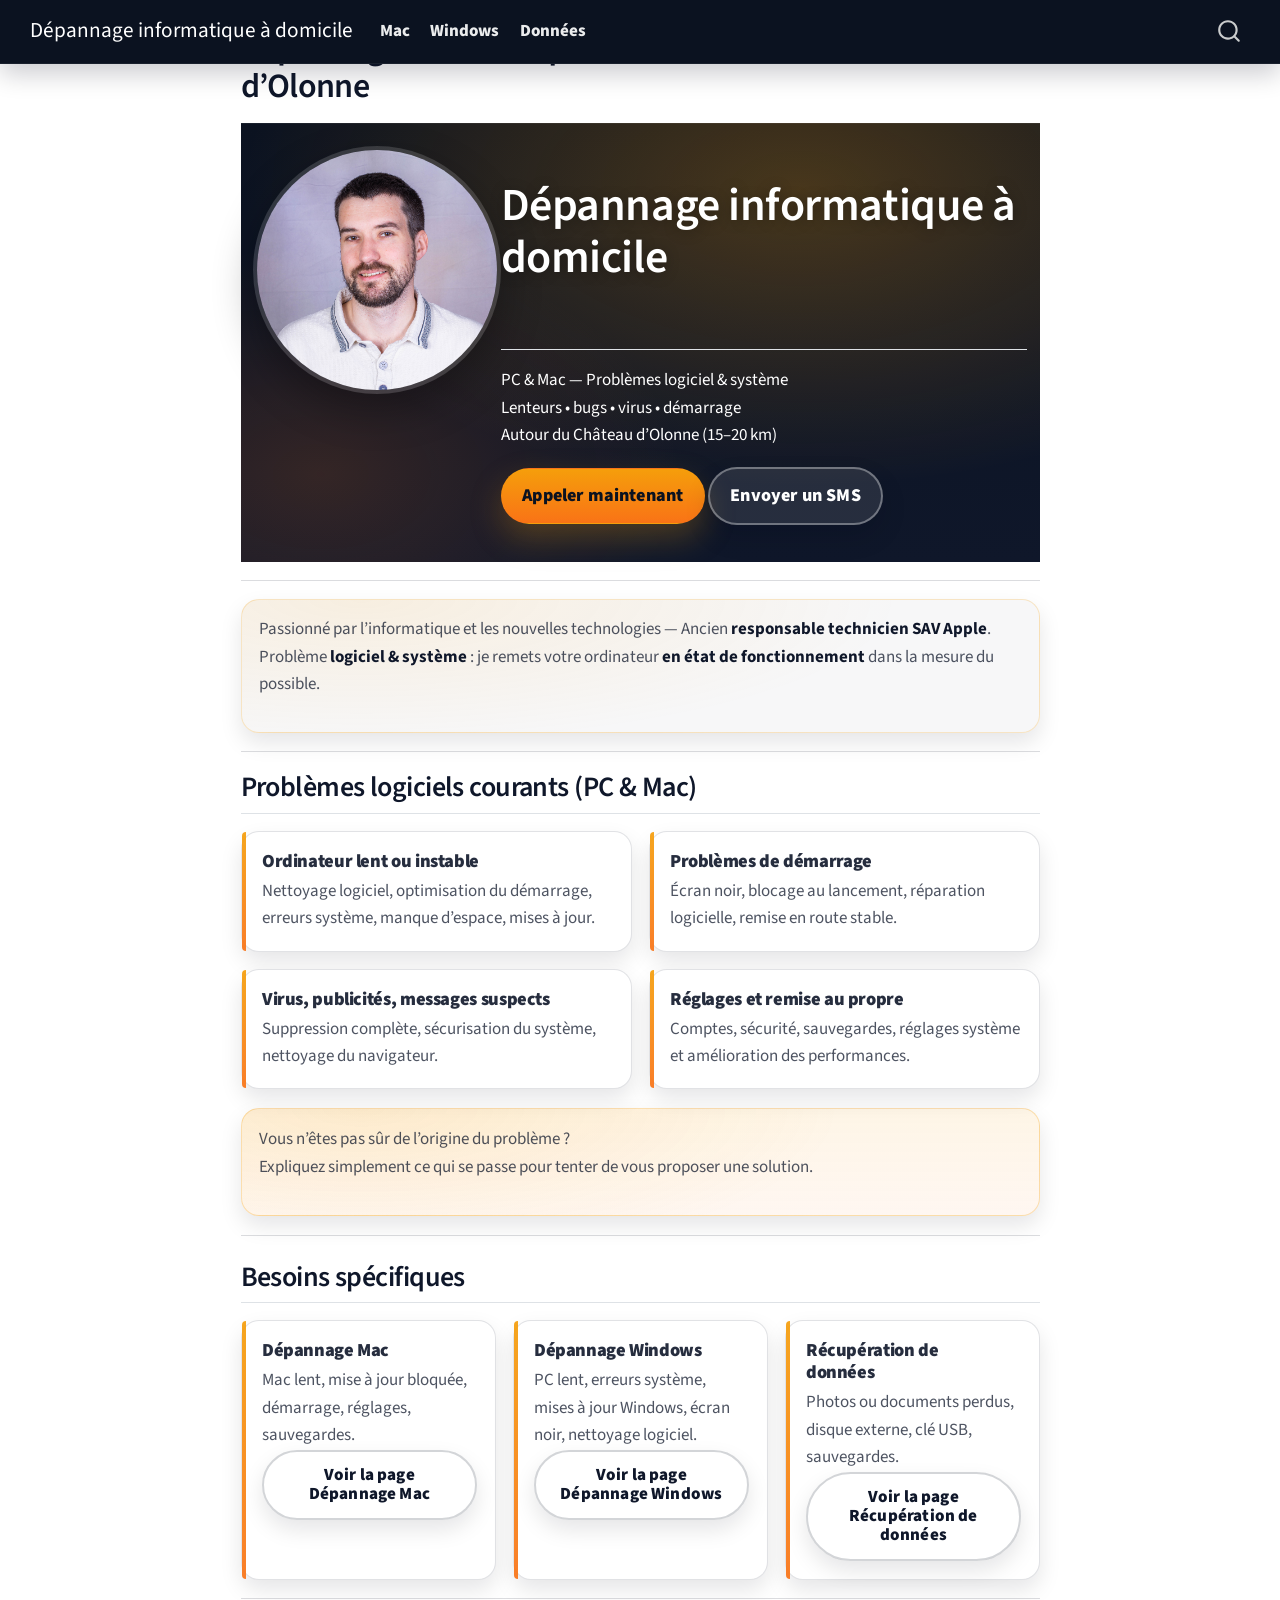
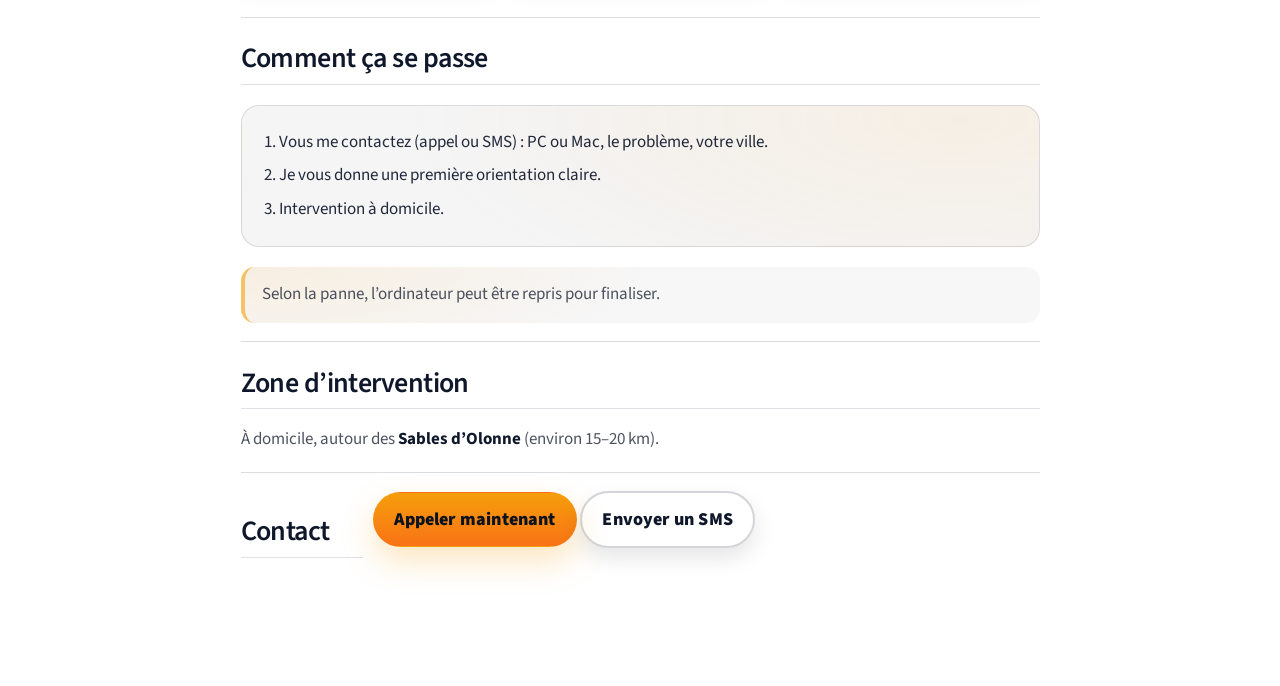
==== index.html @ c116d0da "Built site for gh-pages" ====
<!DOCTYPE html>
<html xmlns="http://www.w3.org/1999/xhtml" lang="fr" xml:lang="fr"><head>

<meta charset="utf-8">
<meta name="generator" content="quarto-1.5.57">

<meta name="viewport" content="width=device-width, initial-scale=1.0, user-scalable=yes">


<title>Dépannage informatique à domicile – Les Sables d’Olonne – Dépannage informatique à domicile</title>
<style>
code{white-space: pre-wrap;}
span.smallcaps{font-variant: small-caps;}
div.columns{display: flex; gap: min(4vw, 1.5em);}
div.column{flex: auto; overflow-x: auto;}
div.hanging-indent{margin-left: 1.5em; text-indent: -1.5em;}
ul.task-list{list-style: none;}
ul.task-list li input[type="checkbox"] {
  width: 0.8em;
  margin: 0 0.8em 0.2em -1em; /* quarto-specific, see https://github.com/quarto-dev/quarto-cli/issues/4556 */ 
  vertical-align: middle;
}
</style>


<script src="site_libs/quarto-nav/quarto-nav.js"></script>
<script src="site_libs/clipboard/clipboard.min.js"></script>
<script src="site_libs/quarto-search/autocomplete.umd.js"></script>
<script src="site_libs/quarto-search/fuse.min.js"></script>
<script src="site_libs/quarto-search/quarto-search.js"></script>
<meta name="quarto:offset" content="./">
<script src="site_libs/quarto-html/quarto.js"></script>
<script src="site_libs/quarto-html/popper.min.js"></script>
<script src="site_libs/quarto-html/tippy.umd.min.js"></script>
<script src="site_libs/quarto-html/anchor.min.js"></script>
<link href="site_libs/quarto-html/tippy.css" rel="stylesheet">
<link href="site_libs/quarto-html/quarto-syntax-highlighting.css" rel="stylesheet" id="quarto-text-highlighting-styles">
<script src="site_libs/bootstrap/bootstrap.min.js"></script>
<link href="site_libs/bootstrap/bootstrap-icons.css" rel="stylesheet">
<link href="site_libs/bootstrap/bootstrap.min.css" rel="stylesheet" id="quarto-bootstrap" data-mode="light">
<script id="quarto-search-options" type="application/json">{
  "location": "navbar",
  "copy-button": false,
  "collapse-after": 3,
  "panel-placement": "end",
  "type": "overlay",
  "limit": 50,
  "keyboard-shortcut": [
    "f",
    "/",
    "s"
  ],
  "show-item-context": false,
  "language": {
    "search-no-results-text": "Pas de résultats",
    "search-matching-documents-text": "documents trouvés",
    "search-copy-link-title": "Copier le lien vers la recherche",
    "search-hide-matches-text": "Cacher les correspondances additionnelles",
    "search-more-match-text": "correspondance de plus dans ce document",
    "search-more-matches-text": "correspondances de plus dans ce document",
    "search-clear-button-title": "Effacer",
    "search-text-placeholder": "",
    "search-detached-cancel-button-title": "Annuler",
    "search-submit-button-title": "Envoyer",
    "search-label": "Recherche"
  }
}</script>
<style>html{ scroll-behavior: smooth; }</style>


<link rel="stylesheet" href="styles.css">
</head>

<body class="nav-fixed fullcontent">

<div id="quarto-search-results"></div>
  <header id="quarto-header" class="headroom fixed-top">
    <nav class="navbar navbar-expand-lg " data-bs-theme="dark">
      <div class="navbar-container container-fluid">
      <div class="navbar-brand-container mx-auto">
    <a class="navbar-brand" href="./index.html">
    <span class="navbar-title">Dépannage informatique à domicile</span>
    </a>
  </div>
            <div id="quarto-search" class="" title="Recherche"></div>
          <button class="navbar-toggler" type="button" data-bs-toggle="collapse" data-bs-target="#navbarCollapse" aria-controls="navbarCollapse" role="menu" aria-expanded="false" aria-label="Basculer la navigation" onclick="if (window.quartoToggleHeadroom) { window.quartoToggleHeadroom(); }">
  <span class="navbar-toggler-icon"></span>
</button>
          <div class="collapse navbar-collapse" id="navbarCollapse">
            <ul class="navbar-nav navbar-nav-scroll me-auto">
  <li class="nav-item">
    <a class="nav-link" href="./mac.html"> 
<span class="menu-text">Mac</span></a>
  </li>  
  <li class="nav-item">
    <a class="nav-link" href="./windows.html"> 
<span class="menu-text">Windows</span></a>
  </li>  
  <li class="nav-item">
    <a class="nav-link" href="./donnees.html"> 
<span class="menu-text">Données</span></a>
  </li>  
</ul>
          </div> <!-- /navcollapse -->
            <div class="quarto-navbar-tools">
</div>
      </div> <!-- /container-fluid -->
    </nav>
</header>
<!-- content -->
<div id="quarto-content" class="quarto-container page-columns page-rows-contents page-layout-article page-navbar">
<!-- sidebar -->
<!-- margin-sidebar -->
    
<!-- main -->
<main class="content" id="quarto-document-content">

<header id="title-block-header" class="quarto-title-block default">
<div class="quarto-title">
<h1 class="title">Dépannage informatique à domicile – Les Sables d’Olonne</h1>
</div>



<div class="quarto-title-meta">

    
  
    
  </div>
  


</header>


<!-- Boutons flottants mobile (visible uniquement sur mobile via CSS) -->
<div class="fab-contact" aria-label="Contact rapide">
<p><a class="fab-btn" href="tel:+33627101468" aria-label="Appeler (dépannage logiciel PC/Mac)">Appel</a> <a class="fab-btn fab-btn-alt" href="sms:+33627101468" aria-label="Envoyer un SMS (bug/virus/lenteur)">SMS</a></p>
</div>
<div class="hero-band">
<div class="container">
<div class="columns v-center">
<div class="column" style="width:32%;">
<p><img src="profile.jpg" class="avatar-img img-fluid" alt="Technicien dépannage informatique à domicile autour de Sables d’Olonne" loading="eager"></p>
</div><div class="column" style="width:68%;">
<section id="dépannage-informatique-à-domicile" class="level1">
<h1><span class="hero-title">Dépannage informatique à domicile</span></h1>
<section id="section" class="level2">
<h2 class="anchored" data-anchor-id="section"><span class="hero-subtitle"></span></h2>
<p>PC &amp; Mac — Problèmes logiciel &amp; système<br> Lenteurs • bugs • virus • démarrage<br> Autour du Château d’Olonne (15–20 km) </p>
<!-- CTA desktop : masqués sur mobile via .desktop-cta -->
<div class="hero-cta desktop-cta">
<p><a href="tel:+33627101468" class="btn btn-primary btn-lg">Appeler maintenant</a> <a href="sms:+33627101468" class="btn btn-outline btn-lg">Envoyer un SMS</a></p>
</div>
</section>
</section>
</div>
</div>
</div>
</div>
<hr>
<div class="trust-row">
<p>Passionné par l’informatique et les nouvelles technologies — Ancien <strong>responsable technicien SAV Apple</strong>.<br>
Problème <strong>logiciel &amp; système</strong> : je remets votre ordinateur <strong>en état de fonctionnement</strong> dans la mesure du possible.</p>
</div>
<hr>
<section id="problèmes-logiciels-courants-pc-mac" class="level2">
<h2 class="anchored" data-anchor-id="problèmes-logiciels-courants-pc-mac">Problèmes logiciels courants (PC &amp; Mac)</h2>
<div class="grid">
<section id="ordinateur-lent-ou-instable" class="level3 g-col-12 g-col-md-6 card">
<h3 class="anchored" data-anchor-id="ordinateur-lent-ou-instable">Ordinateur lent ou instable</h3>
<p>Nettoyage logiciel, optimisation du démarrage, erreurs système, manque d’espace, mises à jour.</p>
</section>
<section id="problèmes-de-démarrage" class="level3 g-col-12 g-col-md-6 card">
<h3 class="anchored" data-anchor-id="problèmes-de-démarrage">Problèmes de démarrage</h3>
<p>Écran noir, blocage au lancement, réparation logicielle, remise en route stable.</p>
</section>
<section id="virus-publicités-messages-suspects" class="level3 g-col-12 g-col-md-6 card">
<h3 class="anchored" data-anchor-id="virus-publicités-messages-suspects">Virus, publicités, messages suspects</h3>
<p>Suppression complète, sécurisation du système, nettoyage du navigateur.</p>
</section>
<section id="réglages-et-remise-au-propre" class="level3 g-col-12 g-col-md-6 card">
<h3 class="anchored" data-anchor-id="réglages-et-remise-au-propre">Réglages et remise au propre</h3>
<p>Comptes, sécurité, sauvegardes, réglages système et amélioration des performances.</p>
</section>
</div>
<div class="cta-box">
<p>Vous n’êtes pas sûr de l’origine du problème ?<br>
Expliquez simplement ce qui se passe pour tenter de vous proposer une solution.</p>
</div>
<hr>
</section>
<section id="besoins-spécifiques" class="level2">
<h2 class="anchored" data-anchor-id="besoins-spécifiques">Besoins spécifiques</h2>
<div class="grid">
<section id="dépannage-mac" class="level3 g-col-12 g-col-md-4 card">
<h3 class="anchored" data-anchor-id="dépannage-mac">Dépannage Mac</h3>
<p>Mac lent, mise à jour bloquée, démarrage, réglages, sauvegardes.</p>
<p><a href="./mac.html" class="btn btn-outline desktop-cta">Voir la page Dépannage Mac</a></p>
</section>
<section id="dépannage-windows" class="level3 g-col-12 g-col-md-4 card">
<h3 class="anchored" data-anchor-id="dépannage-windows">Dépannage Windows</h3>
<p>PC lent, erreurs système, mises à jour Windows, écran noir, nettoyage logiciel.</p>
<p><a href="./windows.html" class="btn btn-outline desktop-cta">Voir la page Dépannage Windows</a></p>
</section>
<section id="récupération-de-données" class="level3 g-col-12 g-col-md-4 card">
<h3 class="anchored" data-anchor-id="récupération-de-données">Récupération de données</h3>
<p>Photos ou documents perdus, disque externe, clé USB, sauvegardes.</p>
<p><a href="./donnees.html" class="btn btn-outline desktop-cta">Voir la page Récupération de données</a></p>
</section>
</div>
<hr>
<hr>
</section>
<section id="comment-ça-se-passe" class="level2">
<h2 class="anchored" data-anchor-id="comment-ça-se-passe">Comment ça se passe</h2>
<div class="steps">
<ol type="1">
<li>Vous me contactez (appel ou SMS) : PC ou Mac, le problème, votre ville.</li>
<li>Je vous donne une première orientation claire.</li>
<li>Intervention à domicile.</li>
</ol>
</div>
<blockquote class="blockquote">
<p>Selon la panne, l’ordinateur peut être repris pour finaliser.</p>
</blockquote>
<hr>
</section>
<section id="zone-dintervention" class="level2">
<h2 class="anchored" data-anchor-id="zone-dintervention">Zone d’intervention</h2>
<p>À domicile, autour des <strong>Sables d’Olonne</strong> (environ 15–20 km).</p>
<hr>
<!-- CTA desktop : masqués sur mobile via .desktop-cta -->
</section>
<section id="contact" class="level2 hero-cta desktop-cta">
<h2 class="anchored" data-anchor-id="contact">Contact</h2>
<p><a href="tel:+33627101468" class="btn btn-primary btn-lg">Appeler maintenant</a> <a href="sms:+33627101468" class="btn btn-outline btn-lg">Envoyer un SMS</a></p>
</section>
<!-- Données structurées (SEO local) -->
<script type="application/ld+json">
{
  "@context": "https://schema.org",
  "@type": "LocalBusiness",
  "name": "Dépannage informatique à domicile",
  "areaServed": "Château d’Olonne et alentours (15–20 km)",
  "telephone": "+33627101468",
  "serviceType": [
    "Dépannage informatique",
    "Assistance Mac",
    "Assistance PC",
    "Dépannage Windows",
    "Récupération de données"
  ]
}
</script>



</main> <!-- /main -->
<script id="quarto-html-after-body" type="application/javascript">
window.document.addEventListener("DOMContentLoaded", function (event) {
  const toggleBodyColorMode = (bsSheetEl) => {
    const mode = bsSheetEl.getAttribute("data-mode");
    const bodyEl = window.document.querySelector("body");
    if (mode === "dark") {
      bodyEl.classList.add("quarto-dark");
      bodyEl.classList.remove("quarto-light");
    } else {
      bodyEl.classList.add("quarto-light");
      bodyEl.classList.remove("quarto-dark");
    }
  }
  const toggleBodyColorPrimary = () => {
    const bsSheetEl = window.document.querySelector("link#quarto-bootstrap");
    if (bsSheetEl) {
      toggleBodyColorMode(bsSheetEl);
    }
  }
  toggleBodyColorPrimary();  
  const icon = "";
  const anchorJS = new window.AnchorJS();
  anchorJS.options = {
    placement: 'right',
    icon: icon
  };
  anchorJS.add('.anchored');
  const isCodeAnnotation = (el) => {
    for (const clz of el.classList) {
      if (clz.startsWith('code-annotation-')) {                     
        return true;
      }
    }
    return false;
  }
  const onCopySuccess = function(e) {
    // button target
    const button = e.trigger;
    // don't keep focus
    button.blur();
    // flash "checked"
    button.classList.add('code-copy-button-checked');
    var currentTitle = button.getAttribute("title");
    button.setAttribute("title", "Copié");
    let tooltip;
    if (window.bootstrap) {
      button.setAttribute("data-bs-toggle", "tooltip");
      button.setAttribute("data-bs-placement", "left");
      button.setAttribute("data-bs-title", "Copié");
      tooltip = new bootstrap.Tooltip(button, 
        { trigger: "manual", 
          customClass: "code-copy-button-tooltip",
          offset: [0, -8]});
      tooltip.show();    
    }
    setTimeout(function() {
      if (tooltip) {
        tooltip.hide();
        button.removeAttribute("data-bs-title");
        button.removeAttribute("data-bs-toggle");
        button.removeAttribute("data-bs-placement");
      }
      button.setAttribute("title", currentTitle);
      button.classList.remove('code-copy-button-checked');
    }, 1000);
    // clear code selection
    e.clearSelection();
  }
  const getTextToCopy = function(trigger) {
      const codeEl = trigger.previousElementSibling.cloneNode(true);
      for (const childEl of codeEl.children) {
        if (isCodeAnnotation(childEl)) {
          childEl.remove();
        }
      }
      return codeEl.innerText;
  }
  const clipboard = new window.ClipboardJS('.code-copy-button:not([data-in-quarto-modal])', {
    text: getTextToCopy
  });
  clipboard.on('success', onCopySuccess);
  if (window.document.getElementById('quarto-embedded-source-code-modal')) {
    // For code content inside modals, clipBoardJS needs to be initialized with a container option
    // TODO: Check when it could be a function (https://github.com/zenorocha/clipboard.js/issues/860)
    const clipboardModal = new window.ClipboardJS('.code-copy-button[data-in-quarto-modal]', {
      text: getTextToCopy,
      container: window.document.getElementById('quarto-embedded-source-code-modal')
    });
    clipboardModal.on('success', onCopySuccess);
  }
    var localhostRegex = new RegExp(/^(?:http|https):\/\/localhost\:?[0-9]*\//);
    var mailtoRegex = new RegExp(/^mailto:/);
      var filterRegex = new RegExp("https:\/\/MathieuG85\.github\.io\/depannage-informatique-domicile-85\/");
    var isInternal = (href) => {
        return filterRegex.test(href) || localhostRegex.test(href) || mailtoRegex.test(href);
    }
    // Inspect non-navigation links and adorn them if external
 	var links = window.document.querySelectorAll('a[href]:not(.nav-link):not(.navbar-brand):not(.toc-action):not(.sidebar-link):not(.sidebar-item-toggle):not(.pagination-link):not(.no-external):not([aria-hidden]):not(.dropdown-item):not(.quarto-navigation-tool):not(.about-link)');
    for (var i=0; i<links.length; i++) {
      const link = links[i];
      if (!isInternal(link.href)) {
        // undo the damage that might have been done by quarto-nav.js in the case of
        // links that we want to consider external
        if (link.dataset.originalHref !== undefined) {
          link.href = link.dataset.originalHref;
        }
      }
    }
  function tippyHover(el, contentFn, onTriggerFn, onUntriggerFn) {
    const config = {
      allowHTML: true,
      maxWidth: 500,
      delay: 100,
      arrow: false,
      appendTo: function(el) {
          return el.parentElement;
      },
      interactive: true,
      interactiveBorder: 10,
      theme: 'quarto',
      placement: 'bottom-start',
    };
    if (contentFn) {
      config.content = contentFn;
    }
    if (onTriggerFn) {
      config.onTrigger = onTriggerFn;
    }
    if (onUntriggerFn) {
      config.onUntrigger = onUntriggerFn;
    }
    window.tippy(el, config); 
  }
  const noterefs = window.document.querySelectorAll('a[role="doc-noteref"]');
  for (var i=0; i<noterefs.length; i++) {
    const ref = noterefs[i];
    tippyHover(ref, function() {
      // use id or data attribute instead here
      let href = ref.getAttribute('data-footnote-href') || ref.getAttribute('href');
      try { href = new URL(href).hash; } catch {}
      const id = href.replace(/^#\/?/, "");
      const note = window.document.getElementById(id);
      if (note) {
        return note.innerHTML;
      } else {
        return "";
      }
    });
  }
  const xrefs = window.document.querySelectorAll('a.quarto-xref');
  const processXRef = (id, note) => {
    // Strip column container classes
    const stripColumnClz = (el) => {
      el.classList.remove("page-full", "page-columns");
      if (el.children) {
        for (const child of el.children) {
          stripColumnClz(child);
        }
      }
    }
    stripColumnClz(note)
    if (id === null || id.startsWith('sec-')) {
      // Special case sections, only their first couple elements
      const container = document.createElement("div");
      if (note.children && note.children.length > 2) {
        container.appendChild(note.children[0].cloneNode(true));
        for (let i = 1; i < note.children.length; i++) {
          const child = note.children[i];
          if (child.tagName === "P" && child.innerText === "") {
            continue;
          } else {
            container.appendChild(child.cloneNode(true));
            break;
          }
        }
        if (window.Quarto?.typesetMath) {
          window.Quarto.typesetMath(container);
        }
        return container.innerHTML
      } else {
        if (window.Quarto?.typesetMath) {
          window.Quarto.typesetMath(note);
        }
        return note.innerHTML;
      }
    } else {
      // Remove any anchor links if they are present
      const anchorLink = note.querySelector('a.anchorjs-link');
      if (anchorLink) {
        anchorLink.remove();
      }
      if (window.Quarto?.typesetMath) {
        window.Quarto.typesetMath(note);
      }
      // TODO in 1.5, we should make sure this works without a callout special case
      if (note.classList.contains("callout")) {
        return note.outerHTML;
      } else {
        return note.innerHTML;
      }
    }
  }
  for (var i=0; i<xrefs.length; i++) {
    const xref = xrefs[i];
    tippyHover(xref, undefined, function(instance) {
      instance.disable();
      let url = xref.getAttribute('href');
      let hash = undefined; 
      if (url.startsWith('#')) {
        hash = url;
      } else {
        try { hash = new URL(url).hash; } catch {}
      }
      if (hash) {
        const id = hash.replace(/^#\/?/, "");
        const note = window.document.getElementById(id);
        if (note !== null) {
          try {
            const html = processXRef(id, note.cloneNode(true));
            instance.setContent(html);
          } finally {
            instance.enable();
            instance.show();
          }
        } else {
          // See if we can fetch this
          fetch(url.split('#')[0])
          .then(res => res.text())
          .then(html => {
            const parser = new DOMParser();
            const htmlDoc = parser.parseFromString(html, "text/html");
            const note = htmlDoc.getElementById(id);
            if (note !== null) {
              const html = processXRef(id, note);
              instance.setContent(html);
            } 
          }).finally(() => {
            instance.enable();
            instance.show();
          });
        }
      } else {
        // See if we can fetch a full url (with no hash to target)
        // This is a special case and we should probably do some content thinning / targeting
        fetch(url)
        .then(res => res.text())
        .then(html => {
          const parser = new DOMParser();
          const htmlDoc = parser.parseFromString(html, "text/html");
          const note = htmlDoc.querySelector('main.content');
          if (note !== null) {
            // This should only happen for chapter cross references
            // (since there is no id in the URL)
            // remove the first header
            if (note.children.length > 0 && note.children[0].tagName === "HEADER") {
              note.children[0].remove();
            }
            const html = processXRef(null, note);
            instance.setContent(html);
          } 
        }).finally(() => {
          instance.enable();
          instance.show();
        });
      }
    }, function(instance) {
    });
  }
      let selectedAnnoteEl;
      const selectorForAnnotation = ( cell, annotation) => {
        let cellAttr = 'data-code-cell="' + cell + '"';
        let lineAttr = 'data-code-annotation="' +  annotation + '"';
        const selector = 'span[' + cellAttr + '][' + lineAttr + ']';
        return selector;
      }
      const selectCodeLines = (annoteEl) => {
        const doc = window.document;
        const targetCell = annoteEl.getAttribute("data-target-cell");
        const targetAnnotation = annoteEl.getAttribute("data-target-annotation");
        const annoteSpan = window.document.querySelector(selectorForAnnotation(targetCell, targetAnnotation));
        const lines = annoteSpan.getAttribute("data-code-lines").split(",");
        const lineIds = lines.map((line) => {
          return targetCell + "-" + line;
        })
        let top = null;
        let height = null;
        let parent = null;
        if (lineIds.length > 0) {
            //compute the position of the single el (top and bottom and make a div)
            const el = window.document.getElementById(lineIds[0]);
            top = el.offsetTop;
            height = el.offsetHeight;
            parent = el.parentElement.parentElement;
          if (lineIds.length > 1) {
            const lastEl = window.document.getElementById(lineIds[lineIds.length - 1]);
            const bottom = lastEl.offsetTop + lastEl.offsetHeight;
            height = bottom - top;
          }
          if (top !== null && height !== null && parent !== null) {
            // cook up a div (if necessary) and position it 
            let div = window.document.getElementById("code-annotation-line-highlight");
            if (div === null) {
              div = window.document.createElement("div");
              div.setAttribute("id", "code-annotation-line-highlight");
              div.style.position = 'absolute';
              parent.appendChild(div);
            }
            div.style.top = top - 2 + "px";
            div.style.height = height + 4 + "px";
            div.style.left = 0;
            let gutterDiv = window.document.getElementById("code-annotation-line-highlight-gutter");
            if (gutterDiv === null) {
              gutterDiv = window.document.createElement("div");
              gutterDiv.setAttribute("id", "code-annotation-line-highlight-gutter");
              gutterDiv.style.position = 'absolute';
              const codeCell = window.document.getElementById(targetCell);
              const gutter = codeCell.querySelector('.code-annotation-gutter');
              gutter.appendChild(gutterDiv);
            }
            gutterDiv.style.top = top - 2 + "px";
            gutterDiv.style.height = height + 4 + "px";
          }
          selectedAnnoteEl = annoteEl;
        }
      };
      const unselectCodeLines = () => {
        const elementsIds = ["code-annotation-line-highlight", "code-annotation-line-highlight-gutter"];
        elementsIds.forEach((elId) => {
          const div = window.document.getElementById(elId);
          if (div) {
            div.remove();
          }
        });
        selectedAnnoteEl = undefined;
      };
        // Handle positioning of the toggle
    window.addEventListener(
      "resize",
      throttle(() => {
        elRect = undefined;
        if (selectedAnnoteEl) {
          selectCodeLines(selectedAnnoteEl);
        }
      }, 10)
    );
    function throttle(fn, ms) {
    let throttle = false;
    let timer;
      return (...args) => {
        if(!throttle) { // first call gets through
            fn.apply(this, args);
            throttle = true;
        } else { // all the others get throttled
            if(timer) clearTimeout(timer); // cancel #2
            timer = setTimeout(() => {
              fn.apply(this, args);
              timer = throttle = false;
            }, ms);
        }
      };
    }
      // Attach click handler to the DT
      const annoteDls = window.document.querySelectorAll('dt[data-target-cell]');
      for (const annoteDlNode of annoteDls) {
        annoteDlNode.addEventListener('click', (event) => {
          const clickedEl = event.target;
          if (clickedEl !== selectedAnnoteEl) {
            unselectCodeLines();
            const activeEl = window.document.querySelector('dt[data-target-cell].code-annotation-active');
            if (activeEl) {
              activeEl.classList.remove('code-annotation-active');
            }
            selectCodeLines(clickedEl);
            clickedEl.classList.add('code-annotation-active');
          } else {
            // Unselect the line
            unselectCodeLines();
            clickedEl.classList.remove('code-annotation-active');
          }
        });
      }
  const findCites = (el) => {
    const parentEl = el.parentElement;
    if (parentEl) {
      const cites = parentEl.dataset.cites;
      if (cites) {
        return {
          el,
          cites: cites.split(' ')
        };
      } else {
        return findCites(el.parentElement)
      }
    } else {
      return undefined;
    }
  };
  var bibliorefs = window.document.querySelectorAll('a[role="doc-biblioref"]');
  for (var i=0; i<bibliorefs.length; i++) {
    const ref = bibliorefs[i];
    const citeInfo = findCites(ref);
    if (citeInfo) {
      tippyHover(citeInfo.el, function() {
        var popup = window.document.createElement('div');
        citeInfo.cites.forEach(function(cite) {
          var citeDiv = window.document.createElement('div');
          citeDiv.classList.add('hanging-indent');
          citeDiv.classList.add('csl-entry');
          var biblioDiv = window.document.getElementById('ref-' + cite);
          if (biblioDiv) {
            citeDiv.innerHTML = biblioDiv.innerHTML;
          }
          popup.appendChild(citeDiv);
        });
        return popup.innerHTML;
      });
    }
  }
});
</script>
</div> <!-- /content -->




<script src="site_libs/quarto-html/zenscroll-min.js"></script>
</body></html>
---- site_libs/quarto-html/tippy.css ----
.tippy-box[data-animation=fade][data-state=hidden]{opacity:0}[data-tippy-root]{max-width:calc(100vw - 10px)}.tippy-box{position:relative;background-color:#333;color:#fff;border-radius:4px;font-size:14px;line-height:1.4;white-space:normal;outline:0;transition-property:transform,visibility,opacity}.tippy-box[data-placement^=top]>.tippy-arrow{bottom:0}.tippy-box[data-placement^=top]>.tippy-arrow:before{bottom:-7px;left:0;border-width:8px 8px 0;border-top-color:initial;transform-origin:center top}.tippy-box[data-placement^=bottom]>.tippy-arrow{top:0}.tippy-box[data-placement^=bottom]>.tippy-arrow:before{top:-7px;left:0;border-width:0 8px 8px;border-bottom-color:initial;transform-origin:center bottom}.tippy-box[data-placement^=left]>.tippy-arrow{right:0}.tippy-box[data-placement^=left]>.tippy-arrow:before{border-width:8px 0 8px 8px;border-left-color:initial;right:-7px;transform-origin:center left}.tippy-box[data-placement^=right]>.tippy-arrow{left:0}.tippy-box[data-placement^=right]>.tippy-arrow:before{left:-7px;border-width:8px 8px 8px 0;border-right-color:initial;transform-origin:center right}.tippy-box[data-inertia][data-state=visible]{transition-timing-function:cubic-bezier(.54,1.5,.38,1.11)}.tippy-arrow{width:16px;height:16px;color:#333}.tippy-arrow:before{content:"";position:absolute;border-color:transparent;border-style:solid}.tippy-content{position:relative;padding:5px 9px;z-index:1}
---- site_libs/quarto-html/quarto-syntax-highlighting.css ----
/* quarto syntax highlight colors */
:root {
  --quarto-hl-ot-color: #003B4F;
  --quarto-hl-at-color: #657422;
  --quarto-hl-ss-color: #20794D;
  --quarto-hl-an-color: #5E5E5E;
  --quarto-hl-fu-color: #4758AB;
  --quarto-hl-st-color: #20794D;
  --quarto-hl-cf-color: #003B4F;
  --quarto-hl-op-color: #5E5E5E;
  --quarto-hl-er-color: #AD0000;
  --quarto-hl-bn-color: #AD0000;
  --quarto-hl-al-color: #AD0000;
  --quarto-hl-va-color: #111111;
  --quarto-hl-bu-color: inherit;
  --quarto-hl-ex-color: inherit;
  --quarto-hl-pp-color: #AD0000;
  --quarto-hl-in-color: #5E5E5E;
  --quarto-hl-vs-color: #20794D;
  --quarto-hl-wa-color: #5E5E5E;
  --quarto-hl-do-color: #5E5E5E;
  --quarto-hl-im-color: #00769E;
  --quarto-hl-ch-color: #20794D;
  --quarto-hl-dt-color: #AD0000;
  --quarto-hl-fl-color: #AD0000;
  --quarto-hl-co-color: #5E5E5E;
  --quarto-hl-cv-color: #5E5E5E;
  --quarto-hl-cn-color: #8f5902;
  --quarto-hl-sc-color: #5E5E5E;
  --quarto-hl-dv-color: #AD0000;
  --quarto-hl-kw-color: #003B4F;
}

/* other quarto variables */
:root {
  --quarto-font-monospace: SFMono-Regular, Menlo, Monaco, Consolas, "Liberation Mono", "Courier New", monospace;
}

pre > code.sourceCode > span {
  color: #003B4F;
}

code span {
  color: #003B4F;
}

code.sourceCode > span {
  color: #003B4F;
}

div.sourceCode,
div.sourceCode pre.sourceCode {
  color: #003B4F;
}

code span.ot {
  color: #003B4F;
  font-style: inherit;
}

code span.at {
  color: #657422;
  font-style: inherit;
}

code span.ss {
  color: #20794D;
  font-style: inherit;
}

code span.an {
  color: #5E5E5E;
  font-style: inherit;
}

code span.fu {
  color: #4758AB;
  font-style: inherit;
}

code span.st {
  color: #20794D;
  font-style: inherit;
}

code span.cf {
  color: #003B4F;
  font-weight: bold;
  font-style: inherit;
}

code span.op {
  color: #5E5E5E;
  font-style: inherit;
}

code span.er {
  color: #AD0000;
  font-style: inherit;
}

code span.bn {
  color: #AD0000;
  font-style: inherit;
}

code span.al {
  color: #AD0000;
  font-style: inherit;
}

code span.va {
  color: #111111;
  font-style: inherit;
}

code span.bu {
  font-style: inherit;
}

code span.ex {
  font-style: inherit;
}

code span.pp {
  color: #AD0000;
  font-style: inherit;
}

code span.in {
  color: #5E5E5E;
  font-style: inherit;
}

code span.vs {
  color: #20794D;
  font-style: inherit;
}

code span.wa {
  color: #5E5E5E;
  font-style: italic;
}

code span.do {
  color: #5E5E5E;
  font-style: italic;
}

code span.im {
  color: #00769E;
  font-style: inherit;
}

code span.ch {
  color: #20794D;
  font-style: inherit;
}

code span.dt {
  color: #AD0000;
  font-style: inherit;
}

code span.fl {
  color: #AD0000;
  font-style: inherit;
}

code span.co {
  color: #5E5E5E;
  font-style: inherit;
}

code span.cv {
  color: #5E5E5E;
  font-style: italic;
}

code span.cn {
  color: #8f5902;
  font-style: inherit;
}

code span.sc {
  color: #5E5E5E;
  font-style: inherit;
}

code span.dv {
  color: #AD0000;
  font-style: inherit;
}

code span.kw {
  color: #003B4F;
  font-weight: bold;
  font-style: inherit;
}

.prevent-inlining {
  content: "</";
}

/*# sourceMappingURL=debc5d5d77c3f9108843748ff7464032.css.map */
---- styles.css ----
/* =========================================================
   DÉPANNAGE INFORMATIQUE — identité pro jaune/orangé
   Quarto + Bootstrap friendly — Mobile-first (≤390px optimisé)
   ========================================================= */

/* ---------- 1) Variables ---------- */
:root{
  /* Neutres */
  --ink:#0f172a;
  --text:rgba(15,23,42,.92);
  --muted:rgba(15,23,42,.74);
  --bg:#ffffff;
  --panel:rgba(15,23,42,.04);
  --border:rgba(15,23,42,.12);

  /* Accent jaune/orangé */
  --accent:#f59e0b;
  --accent-2:#f97316;
  --accent-strong:#ea580c;
  --accent-soft:rgba(245,158,11,.18);

  /* Ombres (adoucies) */
  --shadow-1:0 10px 22px rgba(2,6,23,.10);
  --shadow-2:0 18px 44px rgba(2,6,23,.16);

  /* Rayons */
  --r-lg:22px;
  --r-md:18px;
  --r-sm:14px;

  /* Layout (navbar pinned) */
  --nav-h:72px;

  /* Transitions */
  --t-fast:.15s ease;
  --t-med:.20s ease;

  /* Focus */
  --focus: 0 0 0 4px rgba(245,158,11,.28);
}

/* Navbar un poil plus haute sur mobile (branding + padding) */
@media (max-width:768px){
  :root{ --nav-h:84px; }
}

/* ---------- 2) Base ---------- */
*{ box-sizing:border-box; }
html, body{ overflow-x:hidden; }

body{
  margin:0;
  color:var(--text);
  background:var(--bg);
  line-height:1.62;

  /* Compense navbar pinned (fixed) + safe-area iOS */
  padding-top: calc(var(--nav-h) + env(safe-area-inset-top, 0px));

  -webkit-font-smoothing: antialiased;
  text-rendering: optimizeLegibility;
}

/* Réserver de l'espace pour le FAB en bas sur mobile (défini plus bas) */
@media (max-width:768px){
  body{
    padding-bottom: calc(96px + env(safe-area-inset-bottom, 0px));
  }
}

main{
  padding-bottom: 2rem;
}

p, li{ color:var(--muted); }
strong{ color:var(--ink); }

h1,h2,h3{
  color:var(--ink);
  letter-spacing:-.02em;
}
h1{ line-height:1.12; }
h2{ line-height:1.22; margin-top: 1.4rem; }

a{
  color:var(--accent-strong);
  text-decoration:none;
}
a:hover{ text-decoration:underline; text-underline-offset:3px; }

img, iframe, video{ max-width:100%; height:auto; }

/* Focus visible global */
:where(a, button, .btn, input, textarea, select):focus-visible{
  outline: none;
  box-shadow: var(--focus);
  border-radius: 14px;
}

/* Mobile: éviter les césures bizarres */
@media (max-width:768px){
  h1,h2,h3{
    hyphens:none;
    -webkit-hyphens:none;
    overflow-wrap:normal;
    word-break:normal;
  }
  :where(p,li){
    overflow-wrap:break-word;
    word-break:normal;
  }
}

/* ---------- 3) Navbar (Quarto pinned) ---------- */
.navbar{
  position: fixed !important; /* cohérent avec padding-top du body */
  top:0; left:0; right:0;
  z-index:1200;

  background:#0b1220 !important;
  box-shadow:0 10px 26px rgba(2,6,23,.20);
  border-bottom:1px solid rgba(255,255,255,.06);
}

.navbar .navbar-brand,
.navbar .nav-link{
  color:#fff !important;
}

.navbar .nav-link{
  opacity:.92;
  font-weight:800;
}
.navbar .nav-link:hover{ opacity:1; }

.navbar .navbar-brand{
  white-space:normal;
  line-height:1.12;
}

/* Ultra-mobile : compresser la navbar pour gagner des pixels utiles */
@media (max-width:420px){
  .navbar{
    padding-top:.35rem;
    padding-bottom:.35rem;
  }
  .navbar .navbar-brand{
    font-size:1rem;
    line-height:1.1;
  }
}

/* ---------- 4) HERO ---------- */
.hero-band{
  background:
    radial-gradient(900px 480px at 70% 15%, rgba(245,158,11,.26), transparent 62%),
    radial-gradient(600px 380px at 10% 80%, rgba(249,115,22,.16), transparent 60%),
    linear-gradient(180deg, #0b1220, #0f172a);
  color:#fff;
  padding: 1.35rem 0 1.2rem;
  box-shadow: inset 0 1px 0 rgba(255,255,255,.06);
}

.hero-band :where(h1,h2,h3,p,li,small,span,strong,em,a){
  color:#fff !important;
}

.hero-title{
  font-size: clamp(1.7rem, 2.7vw + 1rem, 2.7rem);
  margin:0 0 .35rem;
  text-shadow:0 2px 14px rgba(0,0,0,.30);
  letter-spacing:-0.01em;
}

.hero-subtitle{
  font-size: clamp(1.05rem, 1.1vw + .8rem, 1.4rem);
  opacity:.95;
  margin:0 0 .7rem;
}

/* Mobile: hero compact */
@media (max-width:768px){
  .hero-band{ padding: 1.05rem 0 .95rem; }
  .hero-title{ font-size: 1.55rem; }
  .hero-subtitle{ font-size: 1.05rem; }
}

/* Ultra-mobile (≤390/420) : encore un peu plus compact */
@media (max-width:420px){
  .hero-band{ padding: .95rem 0 .85rem; }
  .hero-title{ font-size: 1.45rem; }
  .hero-subtitle{ font-size: 1rem; }
}

/* ---------- 5) CTA / Boutons ---------- */
.btn{
  border-radius:999px;
  padding:.86rem 1.15rem;
  font-weight:850;
  letter-spacing: .01em;
  text-decoration:none !important;
  box-shadow: 0 12px 26px rgba(2,6,23,.16);
  transition: transform var(--t-fast), box-shadow var(--t-fast), filter var(--t-fast), background var(--t-fast), border-color var(--t-fast);
  line-height: 1.1;
}

.btn:active{ transform: translateY(0); }

.btn-primary{
  background: linear-gradient(180deg, var(--accent), var(--accent-2));
  border-color:transparent;
  color:#0b1220 !important;
  box-shadow: 0 14px 32px rgba(245,158,11,.26);
}

.btn-primary:hover{
  transform: translateY(-1px);
  filter: saturate(1.06);
  box-shadow: 0 18px 42px rgba(245,158,11,.32);
}

.btn-lg{
  padding: 1rem 1.2rem;
  font-size: 1.06rem;
}

/* Outline par défaut (fond clair) — lisible hors hero */
.btn-outline{
  background: transparent !important;
  border: 2px solid rgba(15,23,42,.18) !important;
  color: var(--ink) !important;
  box-shadow: 0 10px 22px rgba(2,6,23,.10);
}

.btn-outline:hover{
  background: rgba(245,158,11,.10) !important;
  border-color: rgba(245,158,11,.45) !important;
  transform: translateY(-1px);
}

/* Variante : sur hero sombre, outline clair */
.hero-band .btn-outline{
  background: rgba(255,255,255,.10) !important;
  border: 2px solid rgba(255,255,255,.34) !important;
  color: #fff !important;
  box-shadow: 0 12px 26px rgba(2,6,23,.14);
}

.hero-band .btn-outline:hover{
  background: rgba(255,255,255,.14) !important;
  border-color: rgba(255,255,255,.44) !important;
}

/* Layout CTA (desktop) */
.hero-cta{
  display:flex;
  flex-wrap:wrap;
  gap:.6rem;
  margin-top:.7rem;
}

.cta-sub{
  font-size:.95rem;
  opacity:.88;
  margin-top:.55rem;
}

/* Mobile: les CTA du flux sont masqués (tu relies tout au FAB) */
@media (max-width:768px){
  .desktop-cta{ display:none !important; }
  .hero-cta{ gap:.5rem; }
  .hero-cta .btn{
    width:100%;
    text-align:center;
  }
}

/* ---------- 6) Grilles / espaces ---------- */
.grid{ gap: 1rem; }

/* ---------- 7) Trust row ---------- */
.trust-row{
  margin: 1rem 0 1.1rem;
  padding: .95rem 1rem;
  border-radius: var(--r-md);
  border: 1px solid rgba(245,158,11,.22);
  background:
    radial-gradient(900px 240px at 15% 0%, rgba(245,158,11,.10), transparent 60%),
    rgba(15,23,42,.03);
  box-shadow: var(--shadow-1);
  color: rgba(15,23,42,.86);
}
.trust-row strong{ color: var(--ink); }

/* ---------- 8) Cards ---------- */
.card{
  border-radius: var(--r-md);
  border: 1px solid var(--border);
  background:#fff;
  box-shadow: var(--shadow-1);
  padding: 1.05rem 1.05rem 1.05rem 1.2rem;
  position: relative;
  transition: transform var(--t-med), box-shadow var(--t-med), border-color var(--t-med);
}

.card:hover{
  transform: translateY(-3px);
  box-shadow: var(--shadow-2);
  border-color: rgba(245,158,11,.28);
}

.card h3{
  margin:0 0 .35rem;
  font-size:1.08rem;
  font-weight:900;
}

.card p{ margin:0; }

/* Liseré accent */
.card::before{
  content:"";
  position:absolute;
  left:0; top:0; bottom:0;
  width:4px;
  border-radius: var(--r-md) 0 0 var(--r-md);
  background: linear-gradient(180deg, var(--accent), var(--accent-2));
  opacity:.92;
}

@media (max-width:768px){
  .card{ padding:1rem 1rem 1rem 1.15rem; }
  .card h3{ font-size:1.05rem; }
}

/* ---------- 9) CTA box ---------- */
.cta-box{
  margin: 1.1rem 0;
  padding: 1rem;
  border-radius: var(--r-md);
  border: 1px solid rgba(245,158,11,.28);
  background:
    radial-gradient(800px 260px at 15% 0%, rgba(245,158,11,.12), transparent 60%),
    linear-gradient(180deg, rgba(245,158,11,.10), rgba(249,115,22,.06));
  box-shadow: var(--shadow-1);
}

.cta-box .btn{
  box-shadow: 0 10px 22px rgba(2,6,23,.14);
}

/* ---------- 10) Steps ---------- */
.steps{
  margin: 1.15rem 0;
  padding: 1rem;
  border-radius: var(--r-md);
  border: 1px solid var(--border);
  background:
    radial-gradient(900px 320px at 90% 10%, rgba(245,158,11,.08), transparent 62%),
    var(--panel);
}

.steps ol{ margin: .35rem 0 0; padding-left: 1.2rem; }
.steps li{ margin: .35rem 0; color: var(--text); }

/* ---------- 11) Zone note ---------- */
.zone-note{
  margin-top:.5rem;
  font-size:.95rem;
  color: rgba(15,23,42,.70);
}

/* ---------- 12) Avatar ---------- */
.avatar-img{
  width: clamp(165px, 34vw, 260px);
  aspect-ratio: 1/1;
  border-radius: 999px;
  object-fit: cover;
  object-position: 50% 30%;
  display: block;
  margin: 0 auto;
  border: 4px solid rgba(255,255,255,.14);
  box-shadow: 0 16px 40px rgba(0,0,0,.30);
}

/* ---------- 13) Quarto finitions ---------- */
hr{ opacity:.16; margin: 1.05rem 0; }

blockquote{
  margin: .75rem 0;
  padding: .85rem 1rem;
  border-left: 4px solid rgba(245,158,11,.60);
  background:
    radial-gradient(700px 180px at 0% 0%, rgba(245,158,11,.10), transparent 60%),
    rgba(15,23,42,.03);
  border-radius: 14px;
  color: rgba(15,23,42,.78);
}

/* Liens dans le contenu */
main a:not(.btn){
  color: var(--accent-strong);
  font-weight: 700;
}
main a:not(.btn):hover{
  color: #c2410c;
}

/* ---------- 14) Confort mobile ---------- */
@media (max-width:768px){
  p{ font-size: 1.05rem; line-height: 1.7; }
}

/* ---------- 15) FAB mobile (unifié) ---------- */
/* Cache le FAB par défaut (desktop) */
.fab-contact{ display: none; }

@media (max-width:768px){
  .fab-contact{
    position: fixed;
    right: 14px;
    bottom: calc(14px + env(safe-area-inset-bottom, 0px));
    z-index: 1300;
    display: flex;
    gap: 10px;
  }

  .fab-btn{
    display: inline-flex;
    align-items: center;
    justify-content: center;
    text-decoration: none !important;
    border: 0;

    background: linear-gradient(180deg, var(--accent), var(--accent-2));
    color: #0b1220;

    font-weight: 950;
    padding: .82rem 1.05rem;
    border-radius: 999px;

    box-shadow: 0 14px 30px rgba(245,158,11,.22);
    transition: transform var(--t-fast), box-shadow var(--t-fast), filter var(--t-fast);

    min-height: 44px; /* zone tactile */
  }

  .fab-btn:hover{
    transform: translateY(-1px);
    filter: saturate(1.05);
  }

  .fab-btn:focus-visible{
    box-shadow: var(--focus), 0 14px 30px rgba(245,158,11,.22);
  }

  .fab-btn-alt{
    background: rgba(11,18,32,.92);
    color: #fff;
    border: 1px solid rgba(255,255,255,.20);
    box-shadow: 0 12px 26px rgba(2,6,23,.18);
  }
}

/* Ultra-mobile : FAB un poil plus serré */
@media (max-width:420px){
  .fab-contact{ right: 10px; gap: 8px; }
  .fab-btn{ padding: .78rem .95rem; }
}

/* ---------- 16) Accessibilité & interactions ---------- */
@media (prefers-reduced-motion: reduce){
  *{ transition: none !important; scroll-behavior: auto !important; }
}

@media (hover:none){
  .card:hover{ transform:none; box-shadow: var(--shadow-1); }
  .btn:hover{ transform:none; }
}

@media (max-width:768px){
  /* Masque le texte du "brand" dans la navbar */
  .navbar .navbar-brand{
    display: none !important;
  }
}

@media (max-width:768px){
  .navbar{
    padding-top: .25rem;
    padding-bottom: .25rem;
  }
}
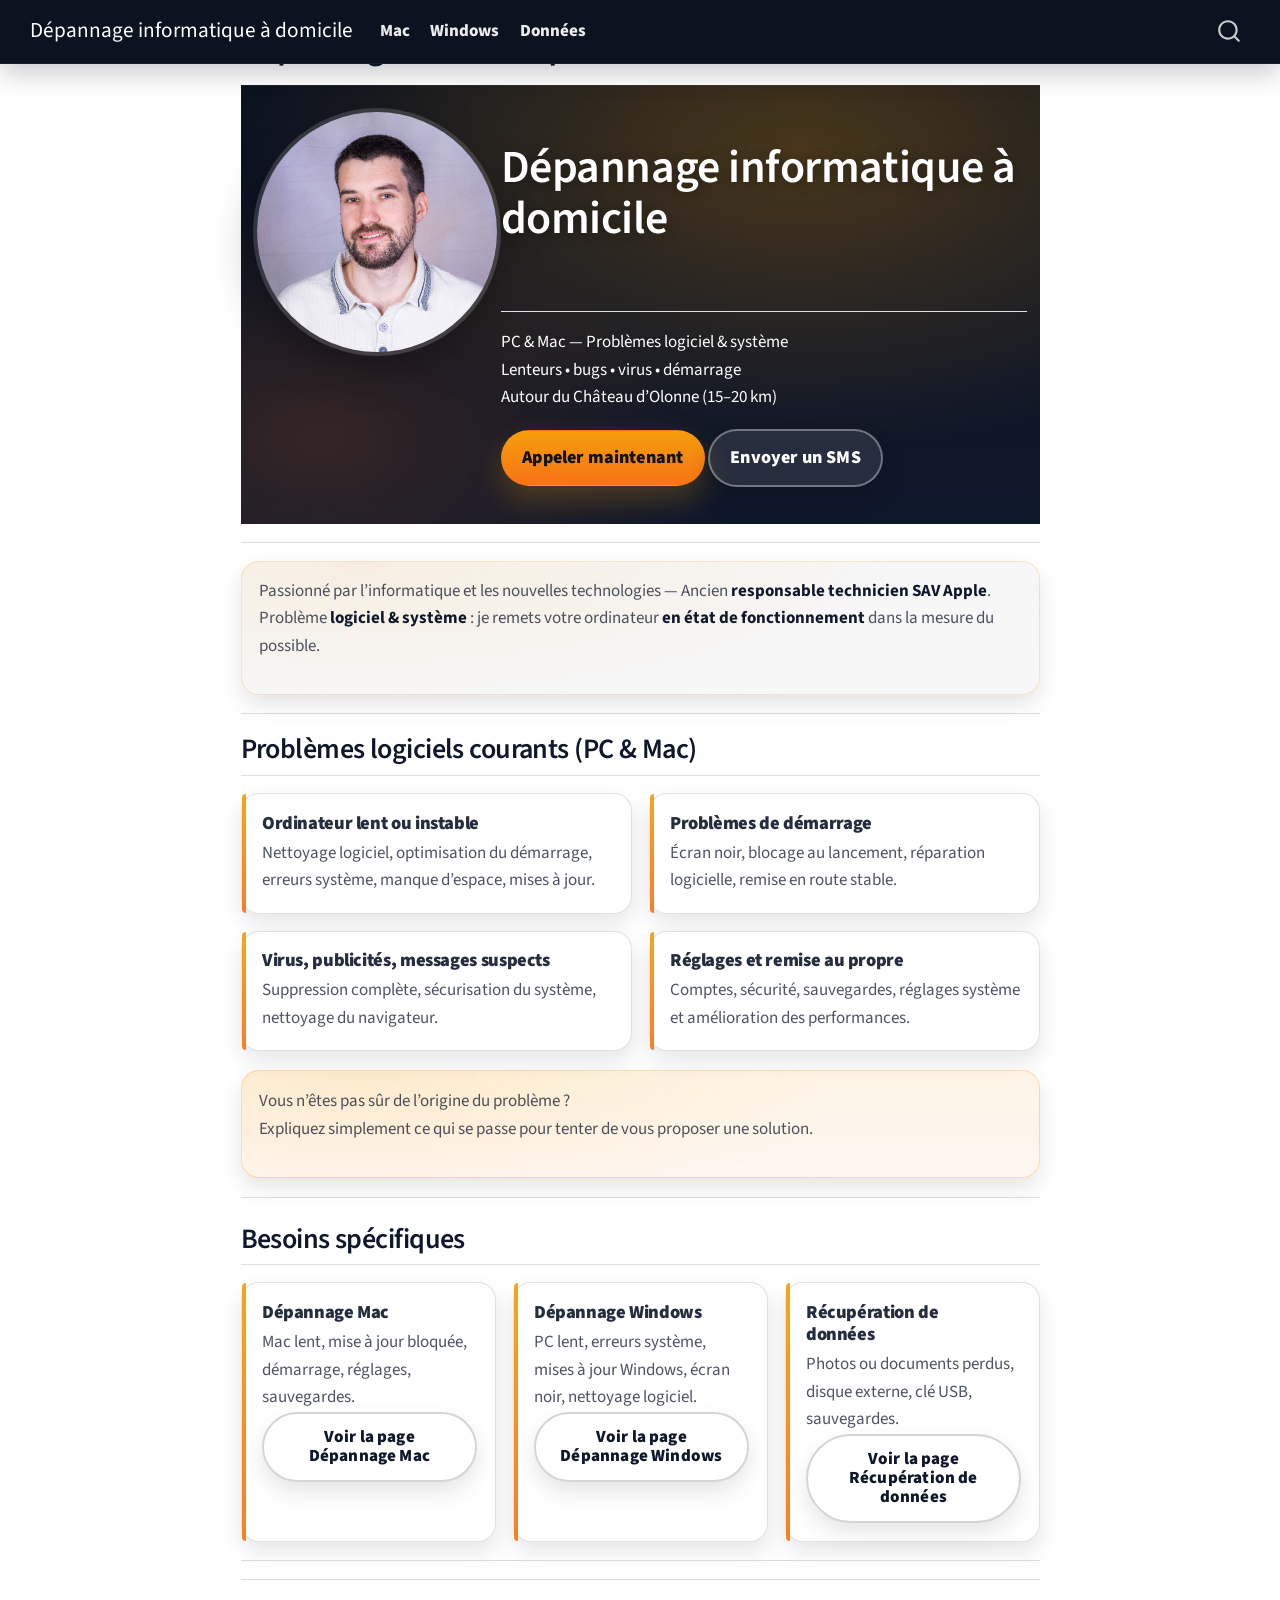
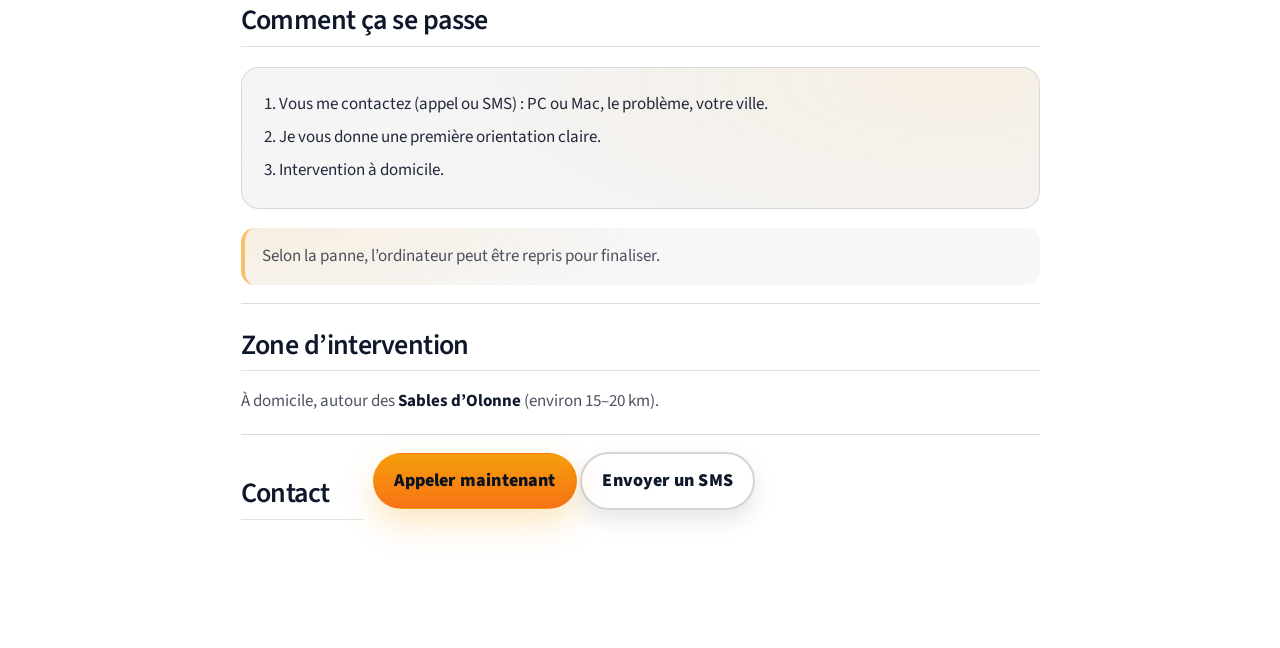
==== commit 15621f1b: "Built site for gh-pages" ====
--- a/index.html
+++ b/index.html
@@ -7,7 +7,7 @@
 <meta name="viewport" content="width=device-width, initial-scale=1.0, user-scalable=yes">
 
 
-<title>Dépannage informatique à domicile – Les Sables d’Olonne – Dépannage informatique à domicile</title>
+<title>Dépannage informatique – Les Sables d’Olonne – Dépannage informatique à domicile</title>
 <style>
 code{white-space: pre-wrap;}
 span.smallcaps{font-variant: small-caps;}
@@ -117,7 +117,7 @@
 
 <header id="title-block-header" class="quarto-title-block default">
 <div class="quarto-title">
-<h1 class="title">Dépannage informatique à domicile – Les Sables d’Olonne</h1>
+<h1 class="title">Dépannage informatique – Les Sables d’Olonne</h1>
 </div>
 
 
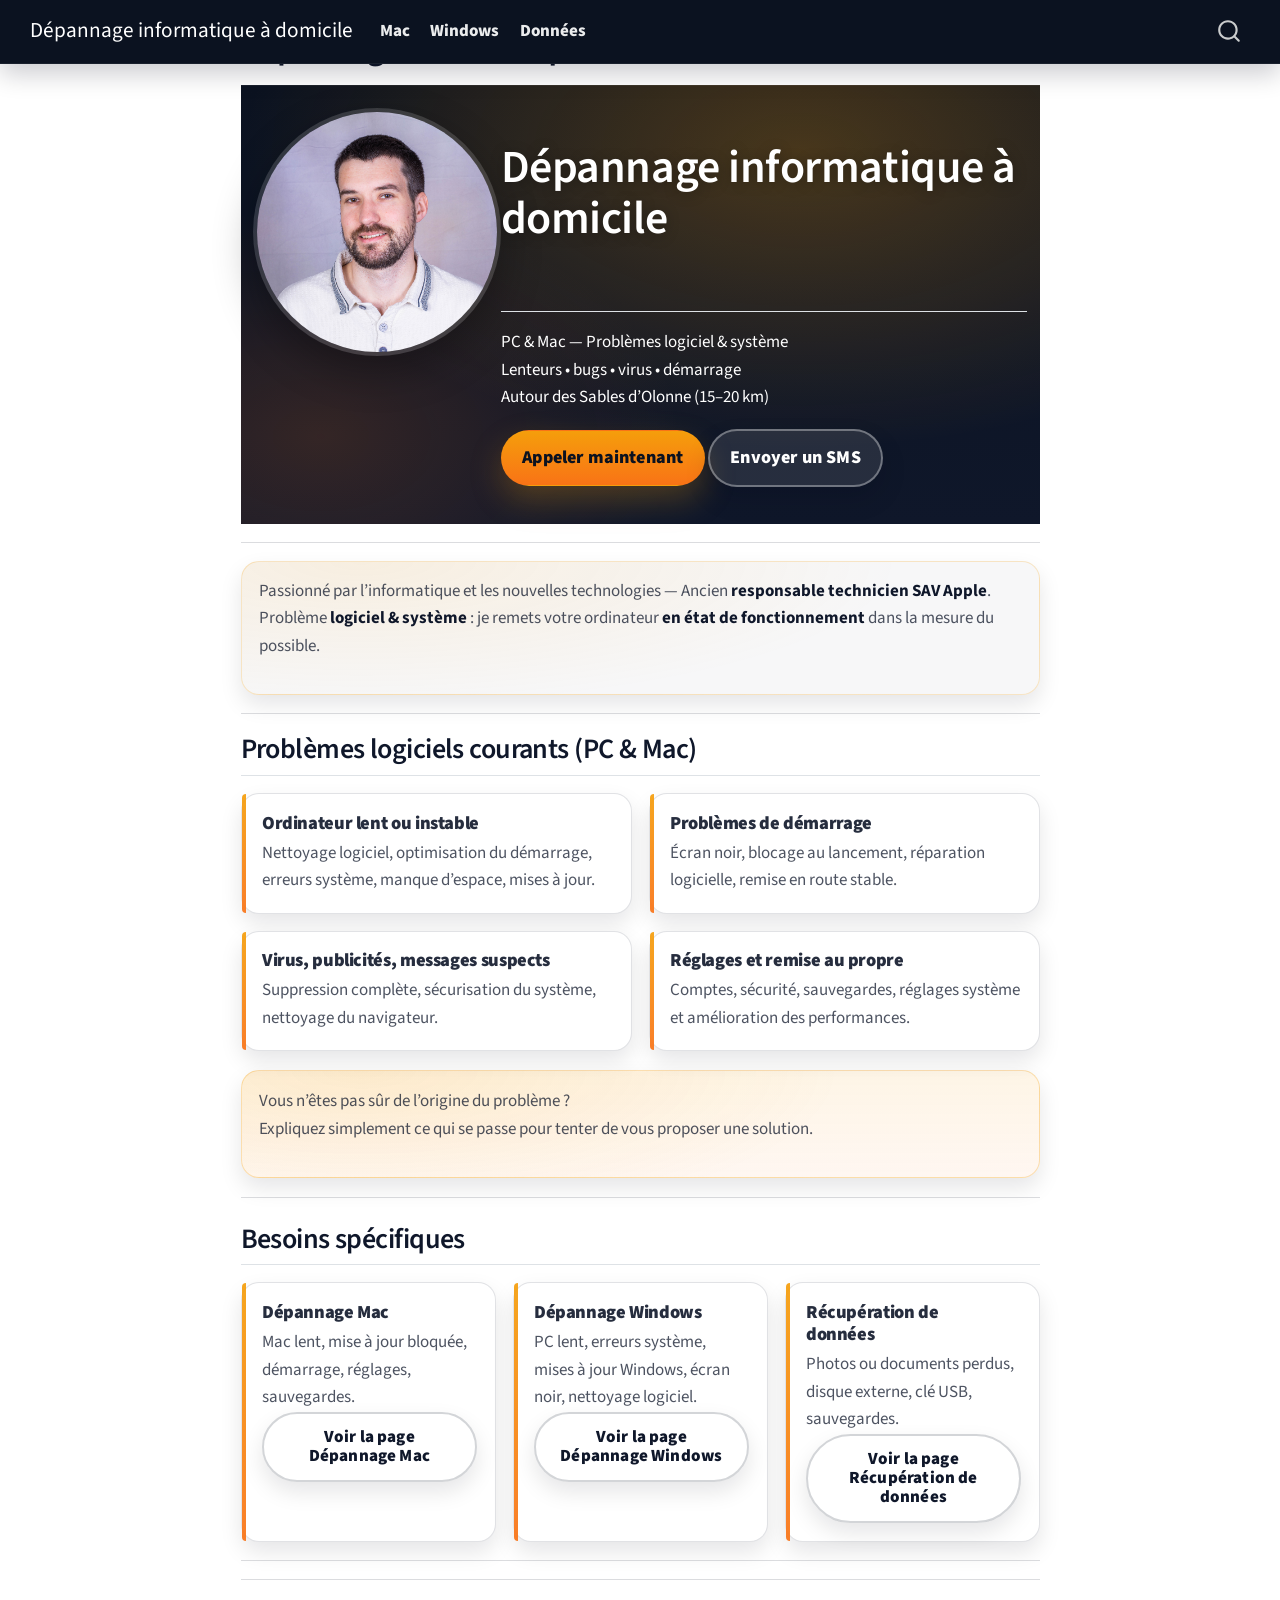
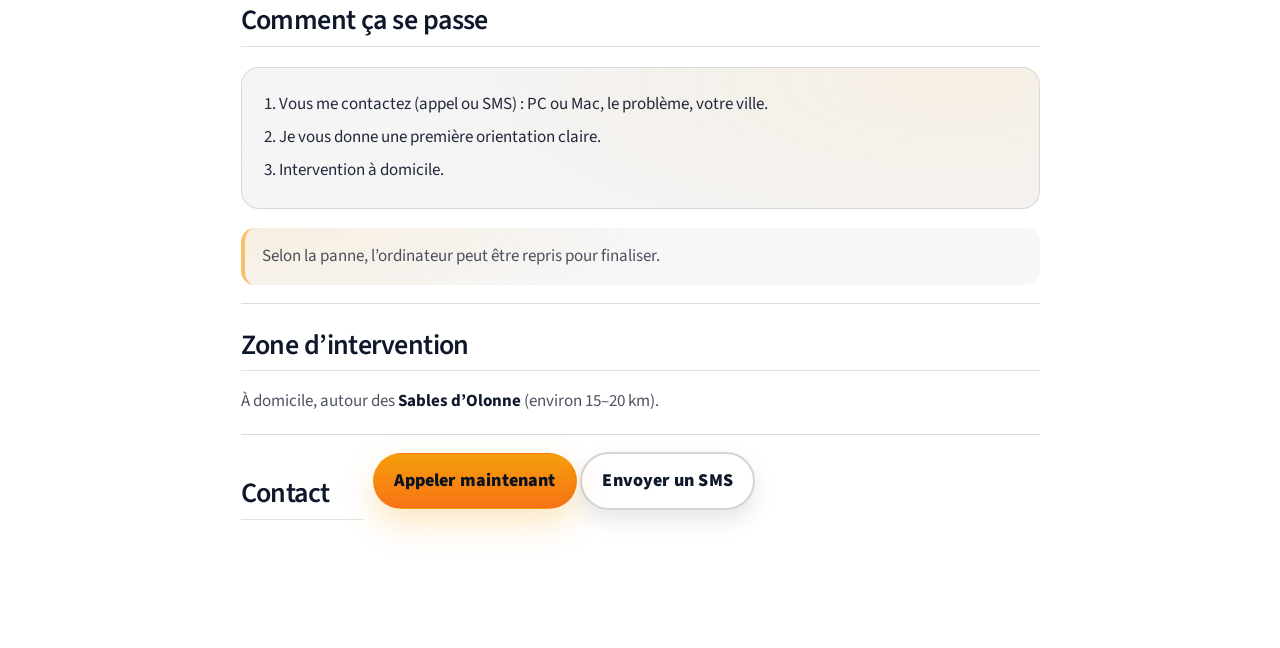
==== commit 601c6797: "Built site for gh-pages" ====
--- a/index.html
+++ b/index.html
@@ -148,7 +148,7 @@
 <h1><span class="hero-title">Dépannage informatique à domicile</span></h1>
 <section id="section" class="level2">
 <h2 class="anchored" data-anchor-id="section"><span class="hero-subtitle"></span></h2>
-<p>PC &amp; Mac — Problèmes logiciel &amp; système<br> Lenteurs • bugs • virus • démarrage<br> Autour du Château d’Olonne (15–20 km) </p>
+<p>PC &amp; Mac — Problèmes logiciel &amp; système<br> Lenteurs • bugs • virus • démarrage<br> Autour des Sables d’Olonne (15–20 km) </p>
 <!-- CTA desktop : masqués sur mobile via .desktop-cta -->
 <div class="hero-cta desktop-cta">
 <p><a href="tel:+33627101468" class="btn btn-primary btn-lg">Appeler maintenant</a> <a href="sms:+33627101468" class="btn btn-outline btn-lg">Envoyer un SMS</a></p>
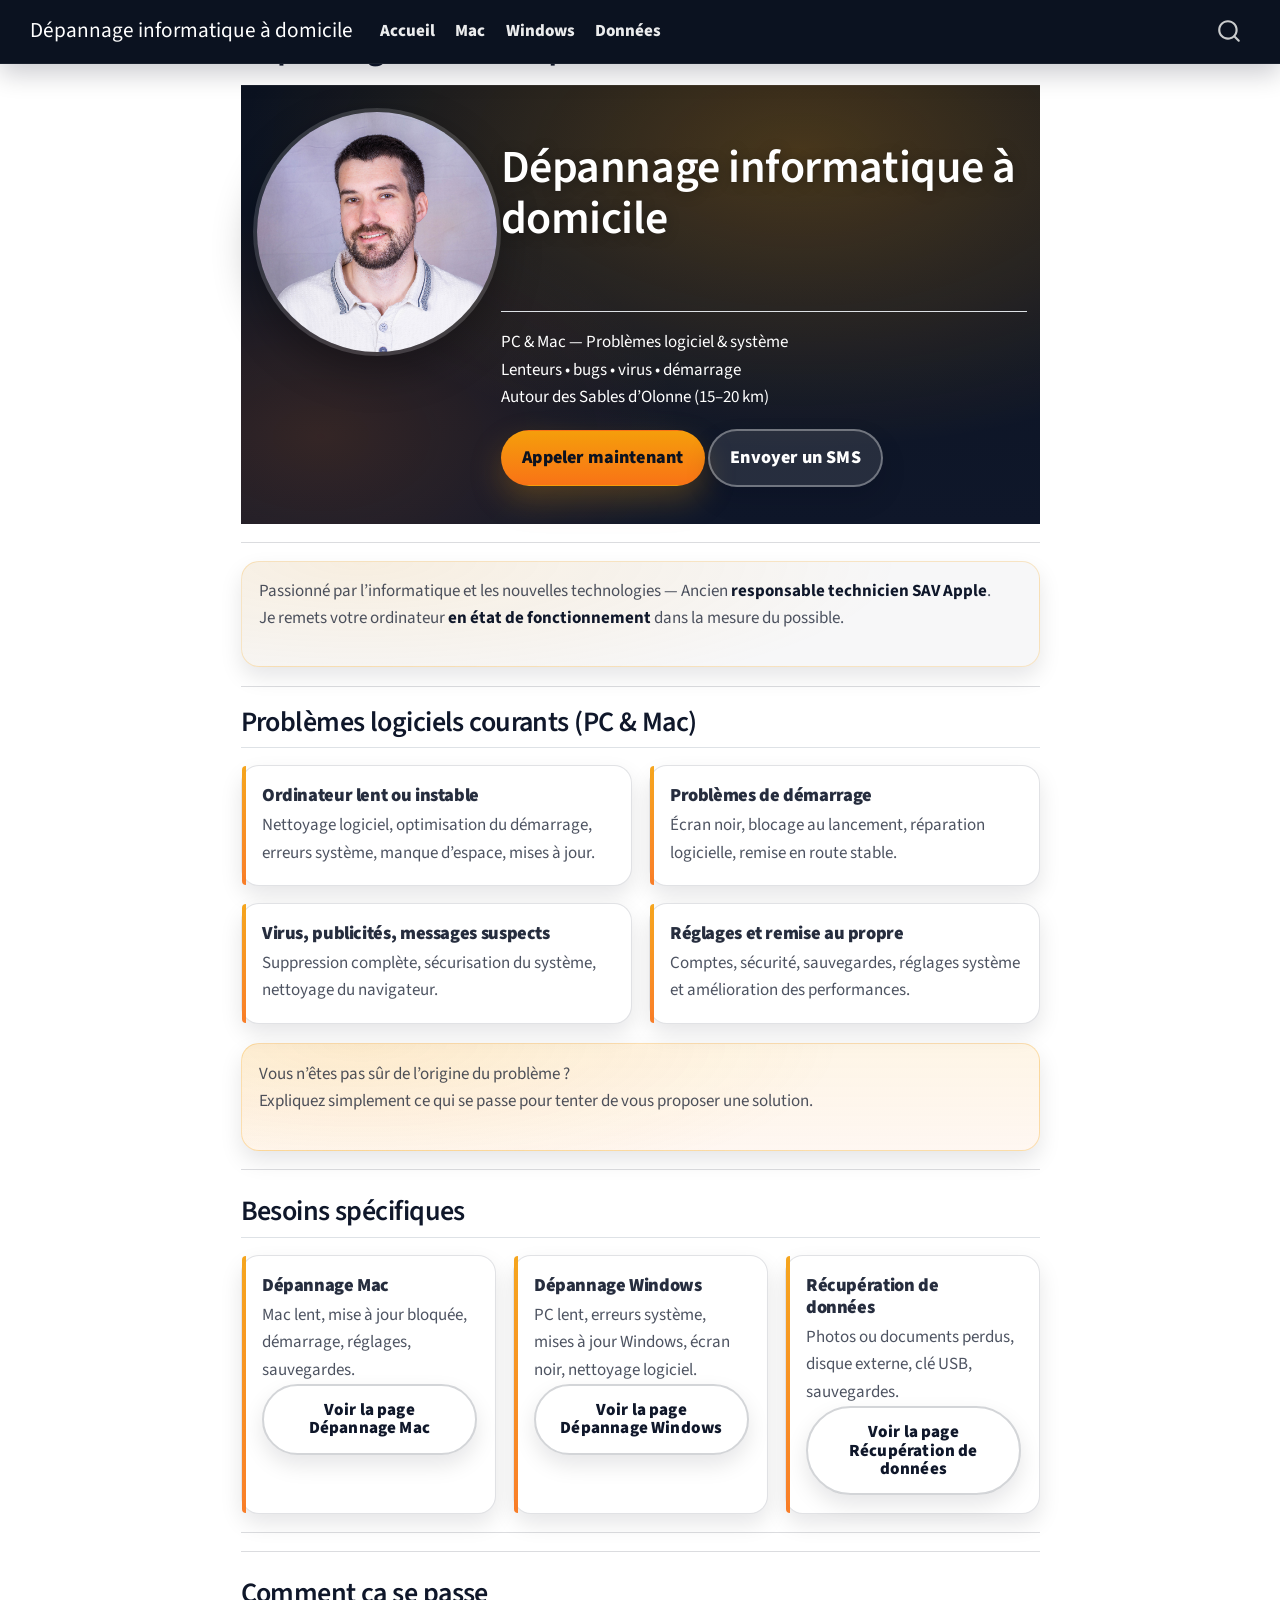
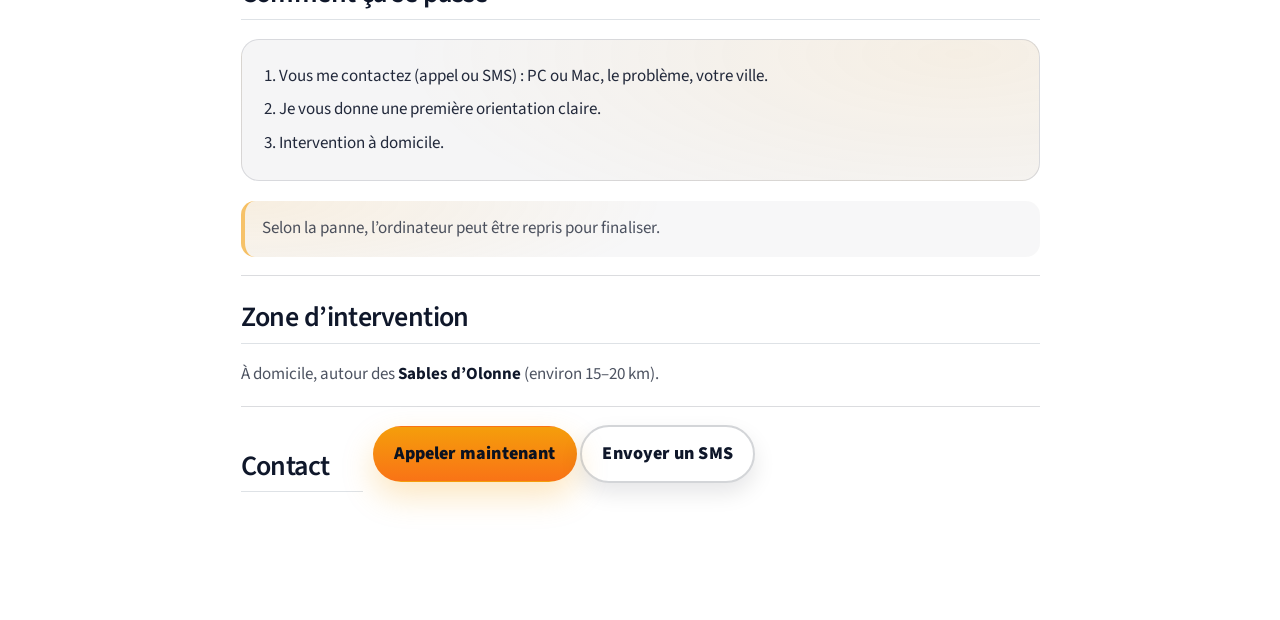
==== commit 7eb2127c: "Built site for gh-pages" ====
--- a/index.html
+++ b/index.html
@@ -89,6 +89,10 @@
           <div class="collapse navbar-collapse" id="navbarCollapse">
             <ul class="navbar-nav navbar-nav-scroll me-auto">
   <li class="nav-item">
+    <a class="nav-link active" href="./index.html" aria-current="page"> 
+<span class="menu-text">Accueil</span></a>
+  </li>  
+  <li class="nav-item">
     <a class="nav-link" href="./mac.html"> 
 <span class="menu-text">Mac</span></a>
   </li>  
@@ -162,7 +166,7 @@
 <hr>
 <div class="trust-row">
 <p>Passionné par l’informatique et les nouvelles technologies — Ancien <strong>responsable technicien SAV Apple</strong>.<br>
-Problème <strong>logiciel &amp; système</strong> : je remets votre ordinateur <strong>en état de fonctionnement</strong> dans la mesure du possible.</p>
+Je remets votre ordinateur <strong>en état de fonctionnement</strong> dans la mesure du possible.</p>
 </div>
 <hr>
 <section id="problèmes-logiciels-courants-pc-mac" class="level2">
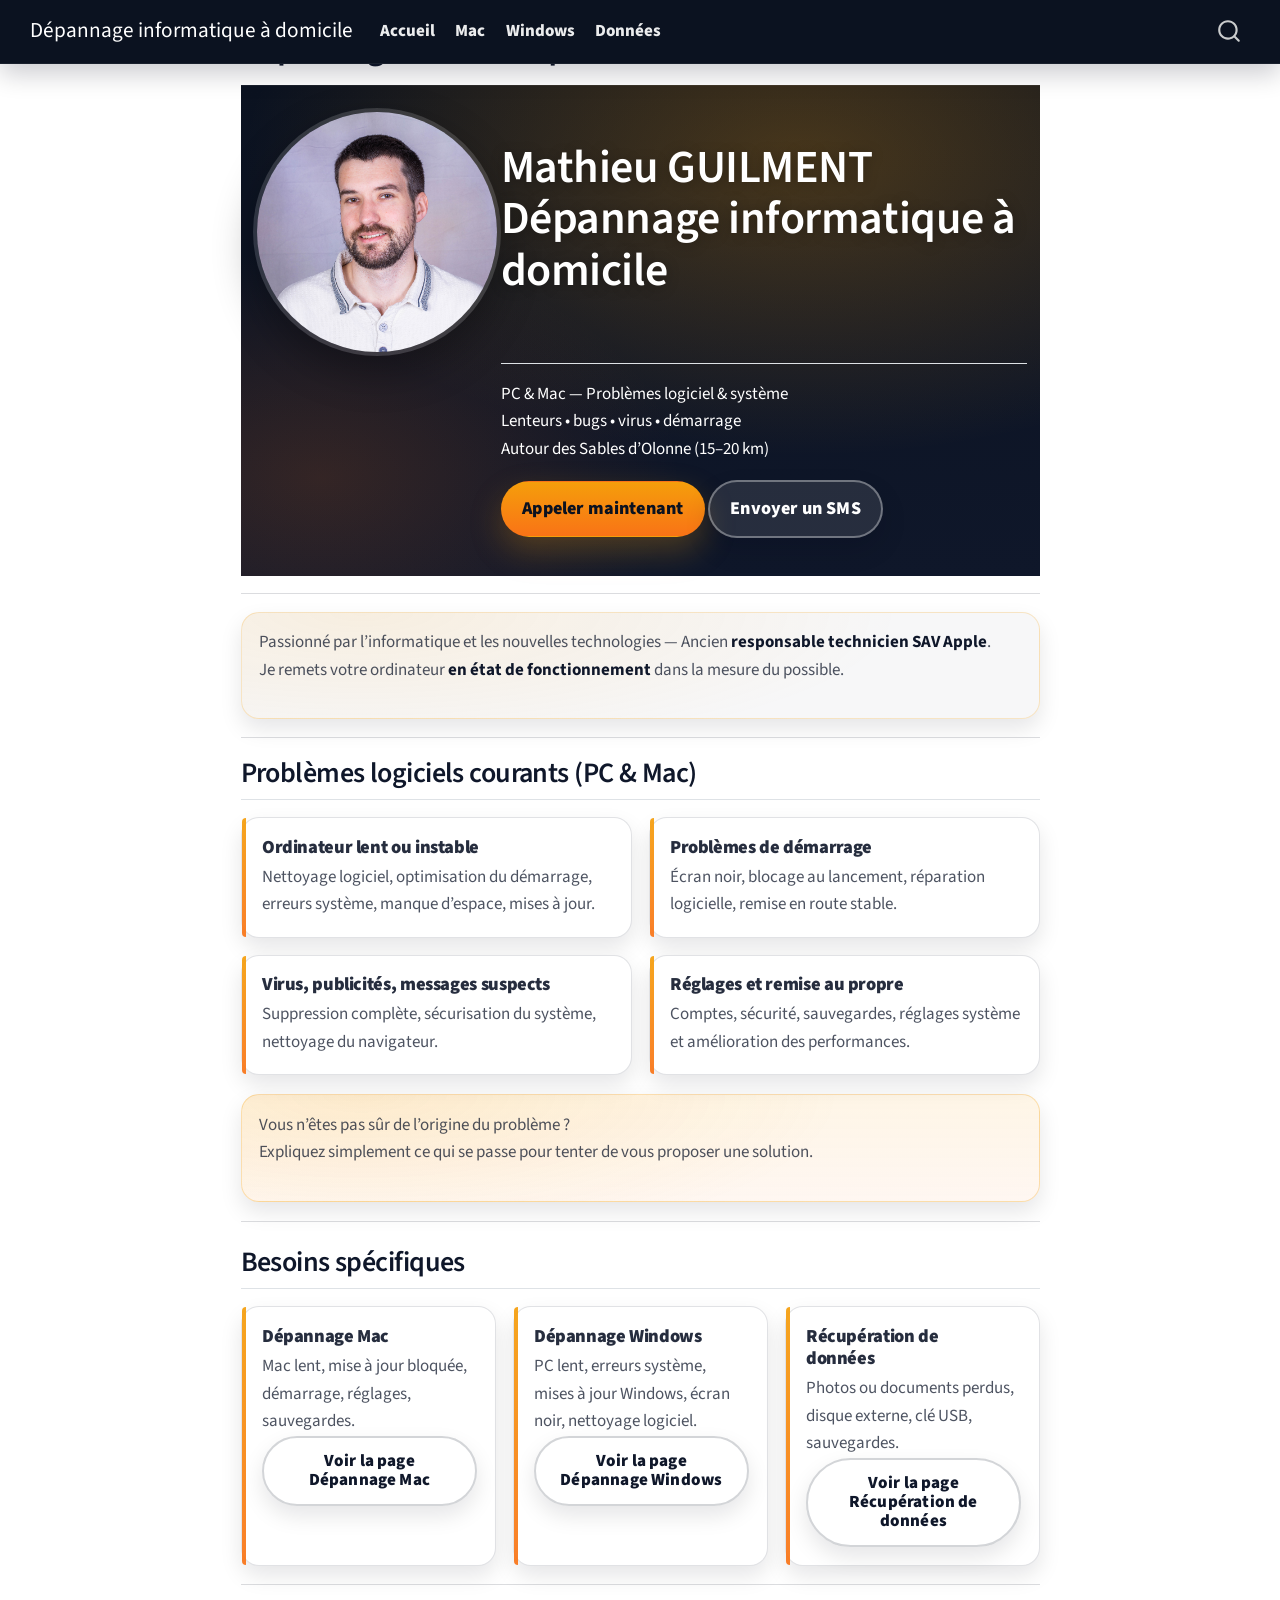
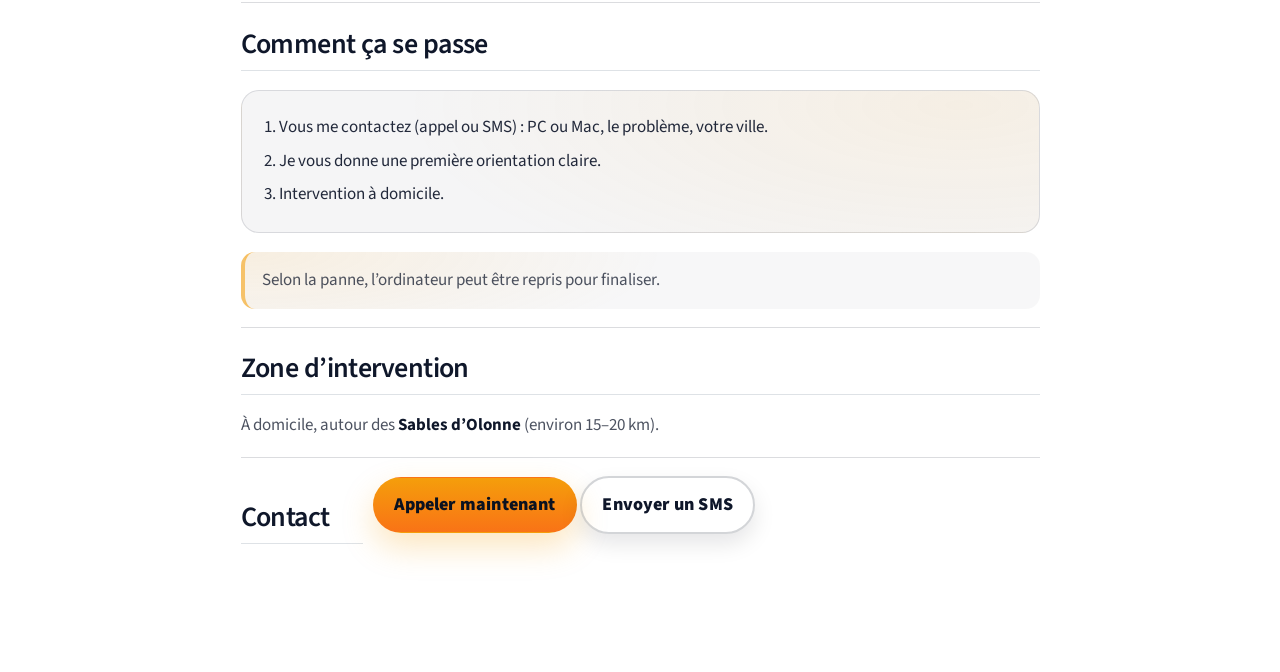
==== commit 7e06e609: "Built site for gh-pages" ====
--- a/index.html
+++ b/index.html
@@ -148,8 +148,8 @@
 <div class="column" style="width:32%;">
 <p><img src="profile.jpg" class="avatar-img img-fluid" alt="Technicien dépannage informatique à domicile autour de Sables d’Olonne" loading="eager"></p>
 </div><div class="column" style="width:68%;">
-<section id="dépannage-informatique-à-domicile" class="level1">
-<h1><span class="hero-title">Dépannage informatique à domicile</span></h1>
+<section id="mathieu-guilment-dépannage-informatique-à-domicile" class="level1">
+<h1><span class="hero-title">Mathieu GUILMENT Dépannage informatique à domicile</span></h1>
 <section id="section" class="level2">
 <h2 class="anchored" data-anchor-id="section"><span class="hero-subtitle"></span></h2>
 <p>PC &amp; Mac — Problèmes logiciel &amp; système<br> Lenteurs • bugs • virus • démarrage<br> Autour des Sables d’Olonne (15–20 km) </p>
--- a/styles.css
+++ b/styles.css
@@ -491,4 +491,54 @@
     padding-bottom: .25rem;
   }
 }
-
+@media (max-width:768px){
+  .avatar-img{
+    border-width: 5px;
+    box-shadow: 0 18px 44px rgba(0,0,0,.35);
+  }
+}
+
+/* MOBILE — masquer le titre de page Quarto (ex: "Sables d’Olonne") */
+@media (max-width:768px){
+  main > h1{
+    display: none !important;
+  }
+}
+/* MOBILE — hero en colonne + avatar plus grand */
+@media (max-width:768px){
+
+  /* 1) Empiler les colonnes du hero (photo au-dessus du texte) */
+  .hero-band .columns{
+    display: flex !important;
+    flex-direction: column !important;
+    align-items: center !important;
+    text-align: center !important;
+    gap: .9rem;
+  }
+
+  /* 2) Forcer les colonnes à prendre toute la largeur */
+  .hero-band .column{
+    width: 100% !important;
+  }
+
+  /* 3) Avatar plus grand sur mobile */
+  .avatar-img{
+    width: min(240px, 72vw) !important;
+  }
+
+  /* 4) Un peu d’air et lisibilité */
+  .hero-subtitle{
+    margin-bottom: .2rem;
+  }
+
+  /* 5) (optionnel) réduire la ligne séparatrice si elle existe visuellement */
+  .hero-band hr{
+    margin: .6rem 0;
+  }
+}
+@media (max-width:768px){
+  .hero-band h1{
+    font-size: 1.4rem;
+  }
+}
+
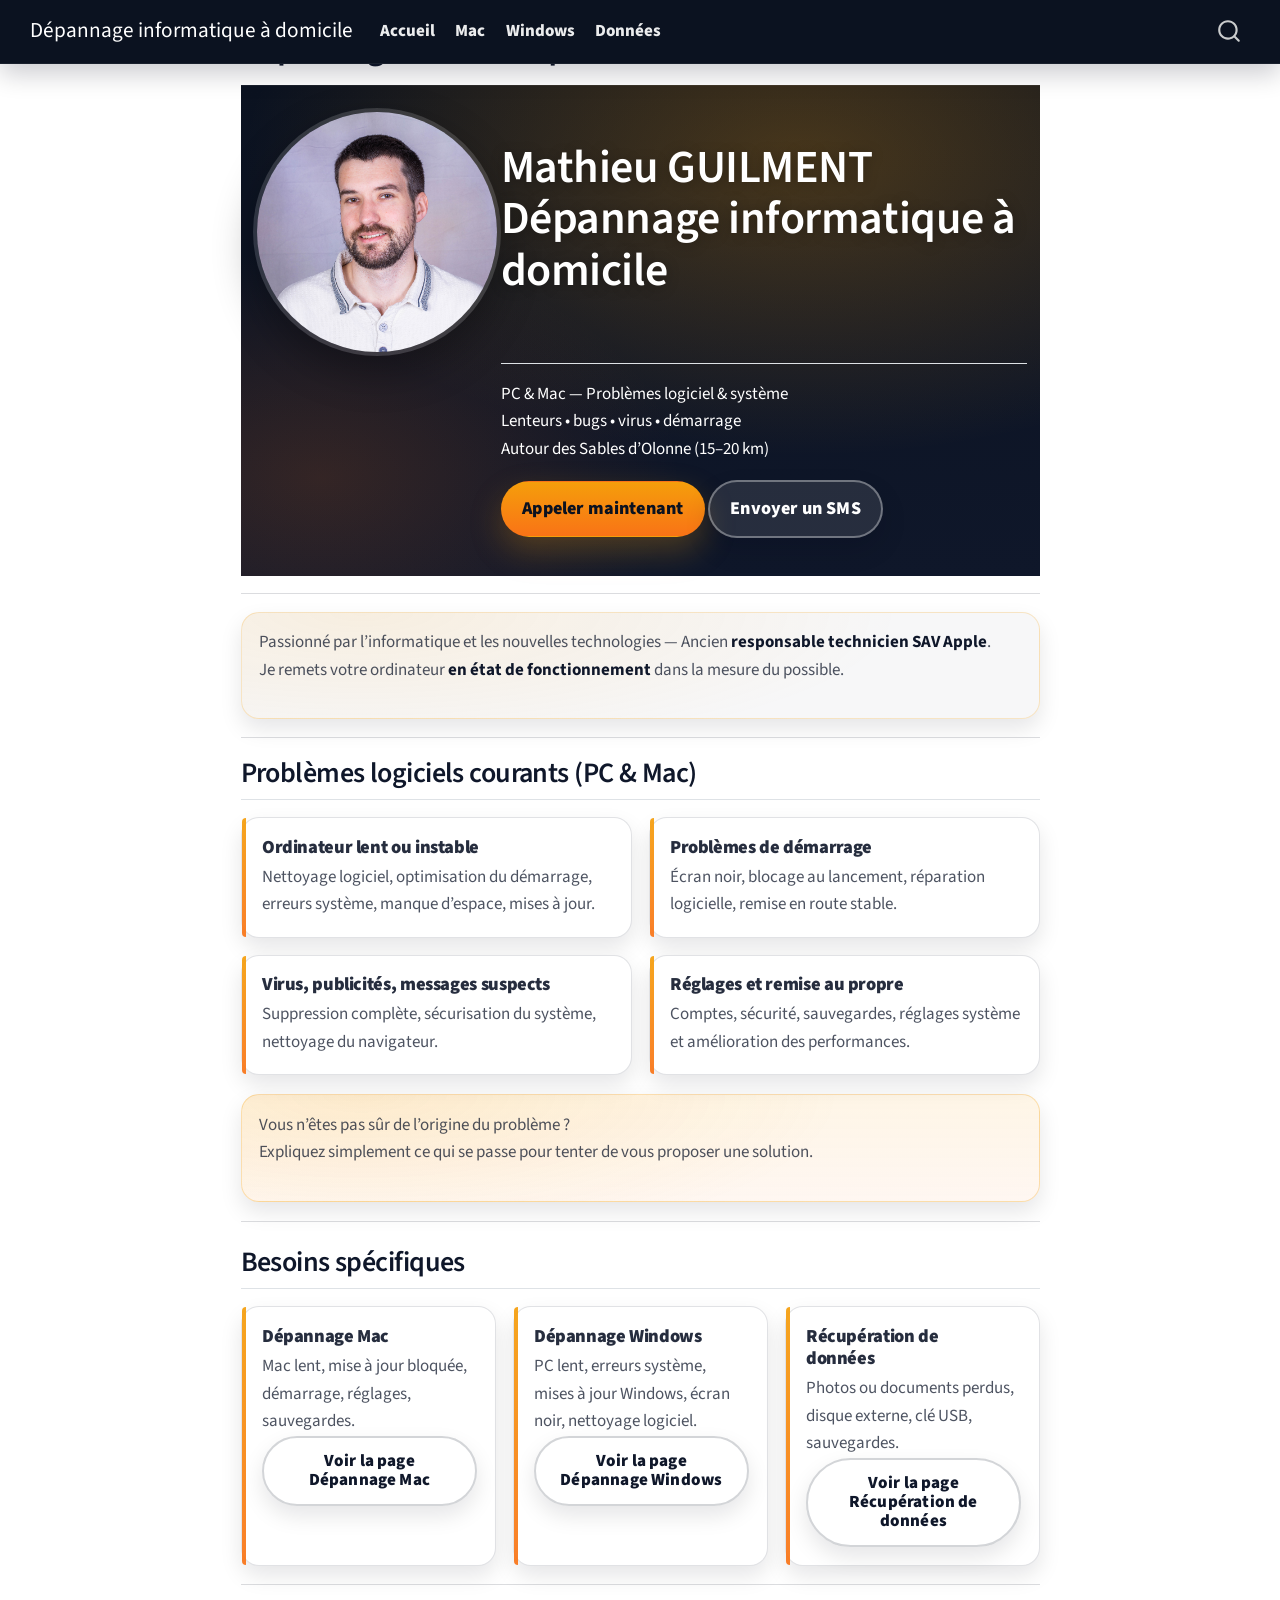
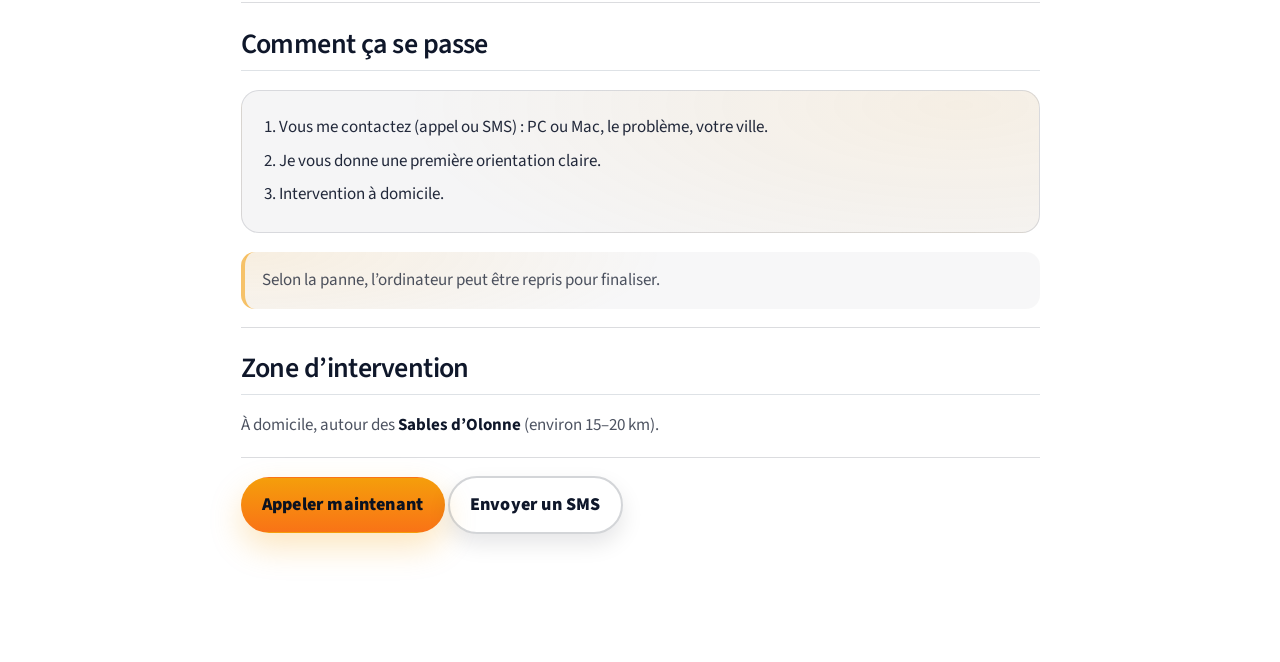
==== commit 266cb326: "Built site for gh-pages" ====
--- a/index.html
+++ b/index.html
@@ -138,6 +138,7 @@
 </header>
 
 
+<meta name="google-site-verification" content="V-v-IRutaqXloyYm-RQqlrb7LA5J4l6VrLEWJqSjASc">
 <!-- Boutons flottants mobile (visible uniquement sur mobile via CSS) -->
 <div class="fab-contact" aria-label="Contact rapide">
 <p><a class="fab-btn" href="tel:+33627101468" aria-label="Appeler (dépannage logiciel PC/Mac)">Appel</a> <a class="fab-btn fab-btn-alt" href="sms:+33627101468" aria-label="Envoyer un SMS (bug/virus/lenteur)">SMS</a></p>
@@ -236,11 +237,9 @@
 <p>À domicile, autour des <strong>Sables d’Olonne</strong> (environ 15–20 km).</p>
 <hr>
 <!-- CTA desktop : masqués sur mobile via .desktop-cta -->
-</section>
-<section id="contact" class="level2 hero-cta desktop-cta">
-<h2 class="anchored" data-anchor-id="contact">Contact</h2>
+<div class="hero-cta desktop-cta">
 <p><a href="tel:+33627101468" class="btn btn-primary btn-lg">Appeler maintenant</a> <a href="sms:+33627101468" class="btn btn-outline btn-lg">Envoyer un SMS</a></p>
-</section>
+</div>
 <!-- Données structurées (SEO local) -->
 <script type="application/ld+json">
 {
@@ -260,6 +259,7 @@
 </script>
 
 
+</section>
 
 </main> <!-- /main -->
 <script id="quarto-html-after-body" type="application/javascript">
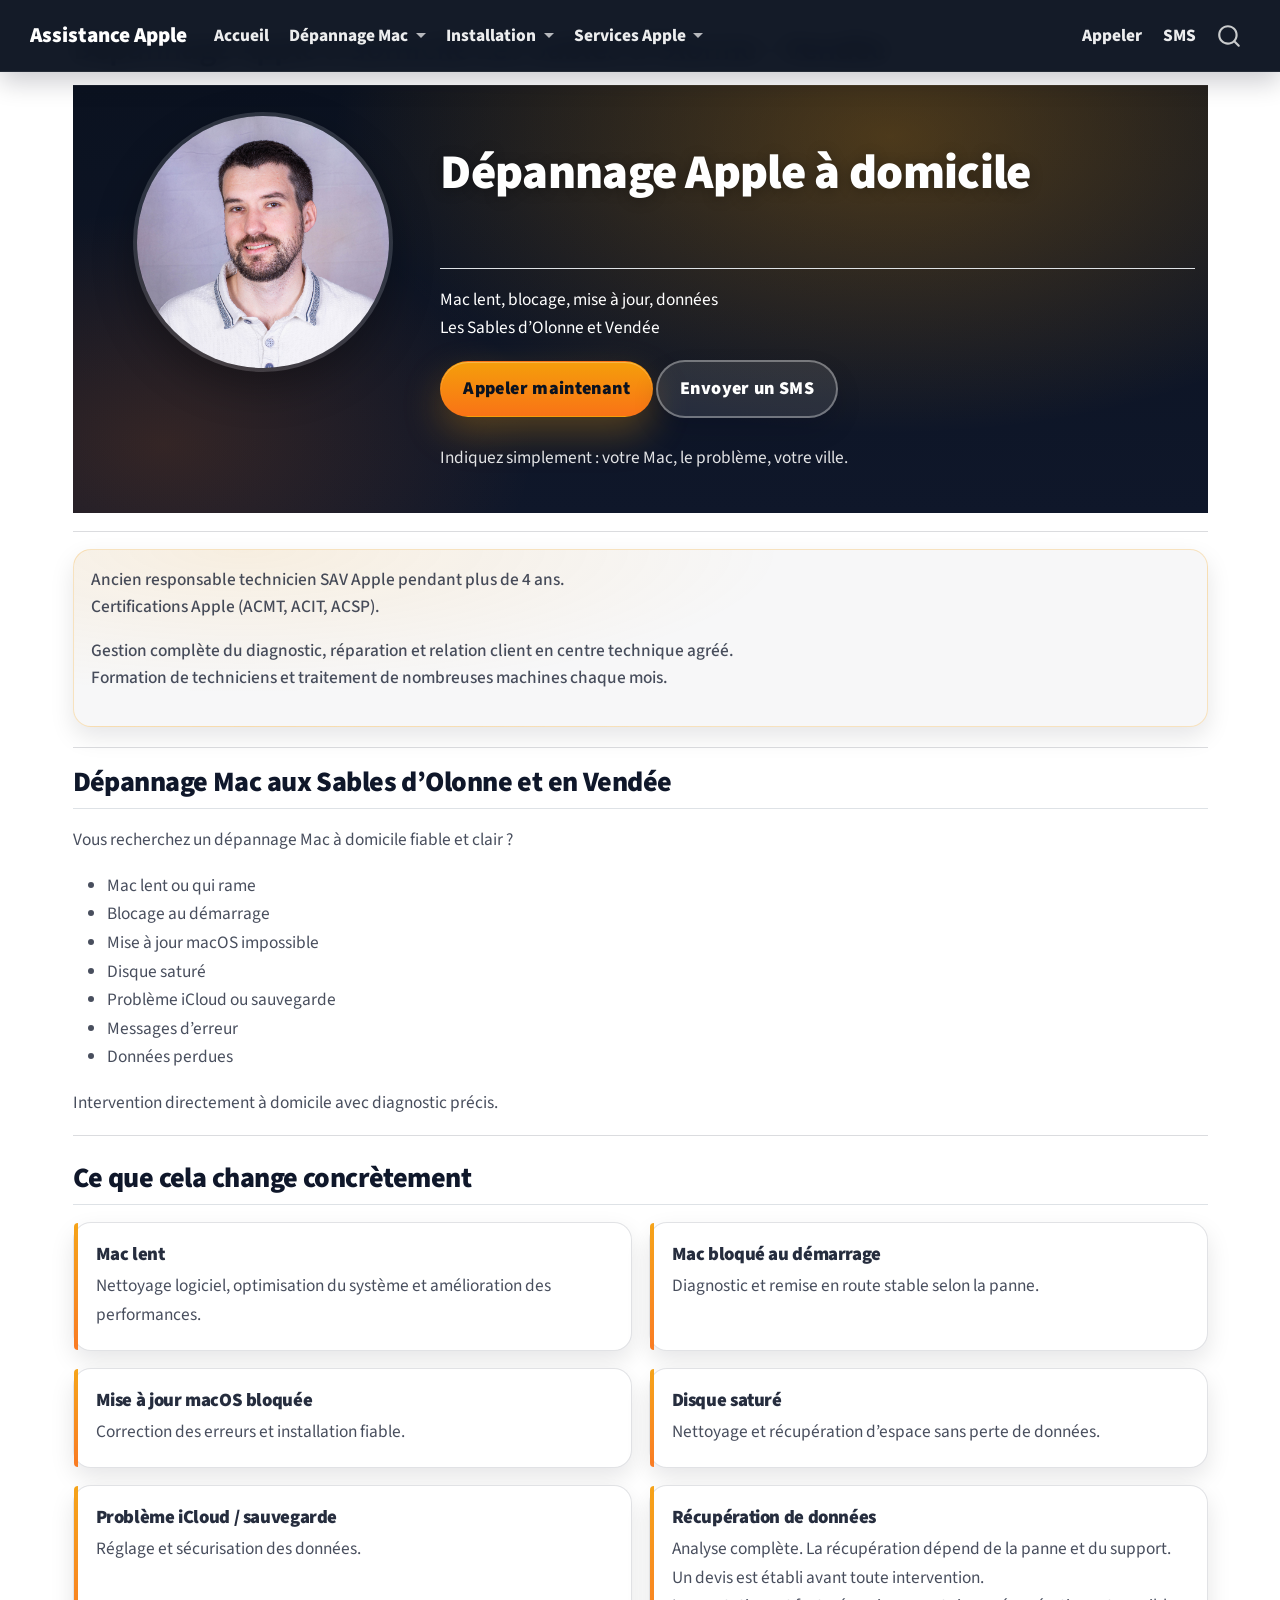
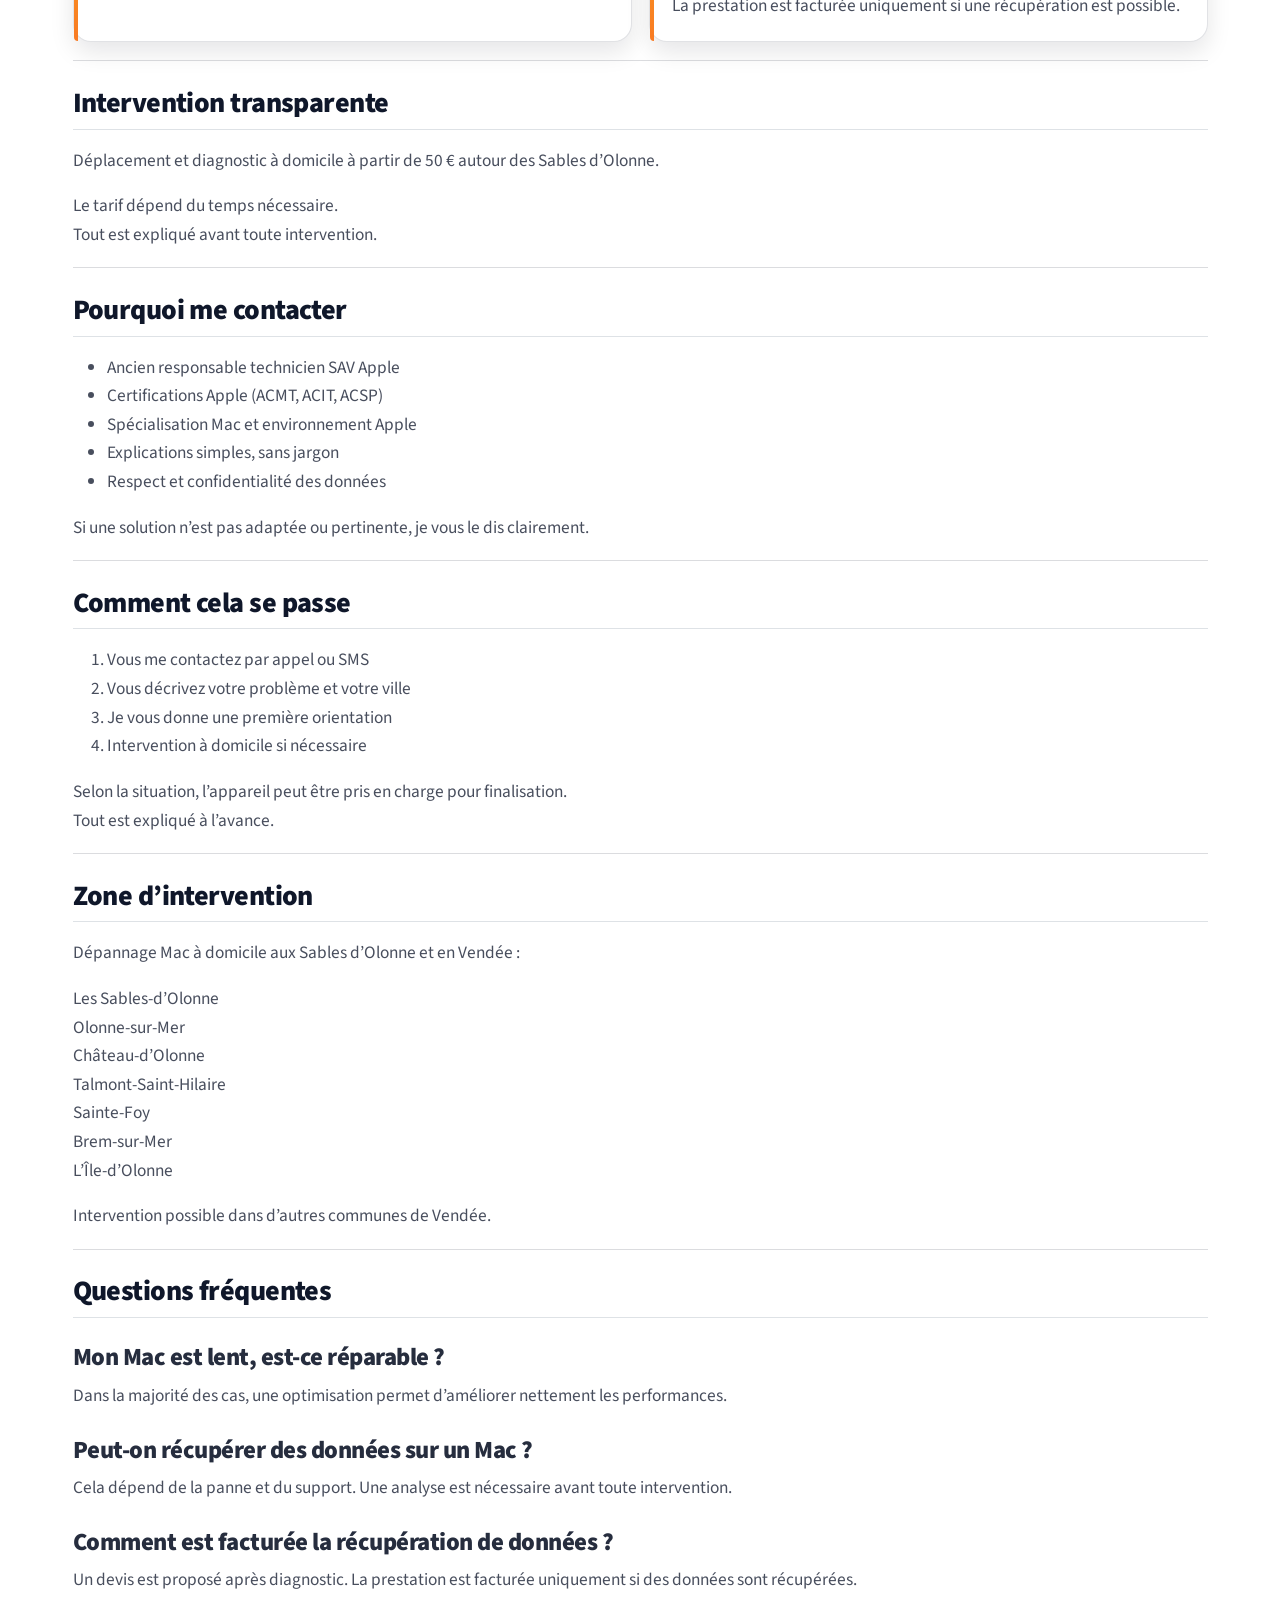
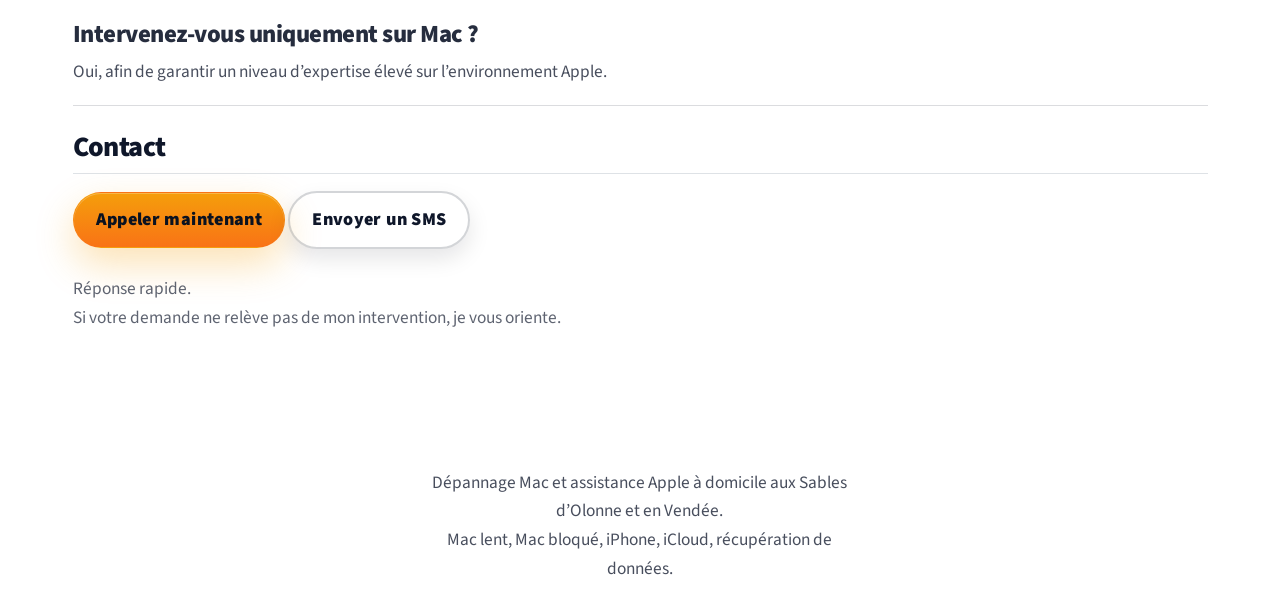
==== commit 9e064d3f: "Built site for gh-pages" ====
--- a/index.html
+++ b/index.html
@@ -2,12 +2,12 @@
 <html xmlns="http://www.w3.org/1999/xhtml" lang="fr" xml:lang="fr"><head>
 
 <meta charset="utf-8">
-<meta name="generator" content="quarto-1.5.57">
+<meta name="generator" content="quarto-1.6.42">
 
 <meta name="viewport" content="width=device-width, initial-scale=1.0, user-scalable=yes">
 
 
-<title>Dépannage informatique – Les Sables d’Olonne – Dépannage informatique à domicile</title>
+<title>Dépannage Apple à domicile Les Sables d’Olonne – Vendée – Dépannage Mac Les Sables d’Olonne – Assistance Apple Vendée</title>
 <style>
 code{white-space: pre-wrap;}
 span.smallcaps{font-variant: small-caps;}
@@ -29,15 +29,16 @@
 <script src="site_libs/quarto-search/fuse.min.js"></script>
 <script src="site_libs/quarto-search/quarto-search.js"></script>
 <meta name="quarto:offset" content="./">
+<link href="./profile.jpg" rel="icon" type="image/jpeg">
 <script src="site_libs/quarto-html/quarto.js"></script>
 <script src="site_libs/quarto-html/popper.min.js"></script>
 <script src="site_libs/quarto-html/tippy.umd.min.js"></script>
 <script src="site_libs/quarto-html/anchor.min.js"></script>
 <link href="site_libs/quarto-html/tippy.css" rel="stylesheet">
-<link href="site_libs/quarto-html/quarto-syntax-highlighting.css" rel="stylesheet" id="quarto-text-highlighting-styles">
+<link href="site_libs/quarto-html/quarto-syntax-highlighting-2f5df379a58b258e96c21c0638c20c03.css" rel="stylesheet" id="quarto-text-highlighting-styles">
 <script src="site_libs/bootstrap/bootstrap.min.js"></script>
 <link href="site_libs/bootstrap/bootstrap-icons.css" rel="stylesheet">
-<link href="site_libs/bootstrap/bootstrap.min.css" rel="stylesheet" id="quarto-bootstrap" data-mode="light">
+<link href="site_libs/bootstrap/bootstrap-74c90939484fe00be8d5db7ece5ff9a7.min.css" rel="stylesheet" append-hash="true" id="quarto-bootstrap" data-mode="light">
 <script id="quarto-search-options" type="application/json">{
   "location": "navbar",
   "copy-button": false,
@@ -66,12 +67,31 @@
   }
 }</script>
 <style>html{ scroll-behavior: smooth; }</style>
+<!-- SEO -->
+<meta name="robots" content="index, follow">
+<meta name="author" content="Mathieu G.">
+<meta name="geo.region" content="FR-85">
+<meta name="geo.placename" content="Les Sables-d'Olonne">
+
+<!-- Mots clés (faible impact mais utile cohérence) -->
+<meta name="keywords" content="dépannage Mac Les Sables d'Olonne, assistance Apple Vendée, Mac lent, Mac bloqué, récupération données Mac, configuration iPhone, iCloud, Apple ID, dépannage Apple domicile Vendée">
+
+<!-- Open Graph -->
+<meta property="og:type" content="website">
+<meta property="og:locale" content="fr_FR">
+<meta property="og:title" content="Dépannage Apple à domicile Les Sables d’Olonne – Vendée – Dépannage Mac Les Sables d’Olonne – Assistance Apple Vendée">
+<meta property="og:description" content="Dépannage Mac, iPhone et assistance Apple à domicile aux Sables d’Olonne et en Vendée. Mac lent, Mac bloqué, récupération de données, configuration et conseils Apple.">
+<meta property="og:url" content="https://mathieug85.github.io/InformatiqueDomicile85/">
+<meta property="og:image" content="https://mathieug85.github.io/InformatiqueDomicile85/profile.jpg">
+
+<!-- Mobile UX -->
+<meta name="viewport" content="width=device-width, initial-scale=1, viewport-fit=cover">
 
 
 <link rel="stylesheet" href="styles.css">
 </head>
 
-<body class="nav-fixed fullcontent">
+<body class="nav-fixed">
 
 <div id="quarto-search-results"></div>
   <header id="quarto-header" class="headroom fixed-top">
@@ -79,7 +99,7 @@
       <div class="navbar-container container-fluid">
       <div class="navbar-brand-container mx-auto">
     <a class="navbar-brand" href="./index.html">
-    <span class="navbar-title">Dépannage informatique à domicile</span>
+    <span class="navbar-title">Assistance Apple</span>
     </a>
   </div>
             <div id="quarto-search" class="" title="Recherche"></div>
@@ -92,17 +112,72 @@
     <a class="nav-link active" href="./index.html" aria-current="page"> 
 <span class="menu-text">Accueil</span></a>
   </li>  
+  <li class="nav-item dropdown ">
+    <a class="nav-link dropdown-toggle" href="#" id="nav-menu-dépannage-mac" role="link" data-bs-toggle="dropdown" aria-expanded="false">
+ <span class="menu-text">Dépannage Mac</span>
+    </a>
+    <ul class="dropdown-menu" aria-labelledby="nav-menu-dépannage-mac">    
+        <li>
+    <a class="dropdown-item" href="./maclent.html">
+ <span class="dropdown-text">Mac lent</span></a>
+  </li>  
+        <li>
+    <a class="dropdown-item" href="./macbloque.html">
+ <span class="dropdown-text">Mac bloqué</span></a>
+  </li>  
+        <li>
+    <a class="dropdown-item" href="./donneesmac.html">
+ <span class="dropdown-text">Récupération de données</span></a>
+  </li>  
+    </ul>
+  </li>
+  <li class="nav-item dropdown ">
+    <a class="nav-link dropdown-toggle" href="#" id="nav-menu-installation" role="link" data-bs-toggle="dropdown" aria-expanded="false">
+ <span class="menu-text">Installation</span>
+    </a>
+    <ul class="dropdown-menu" aria-labelledby="nav-menu-installation">    
+        <li>
+    <a class="dropdown-item" href="./configurationMac.html">
+ <span class="dropdown-text">Nouveau Mac</span></a>
+  </li>  
+        <li>
+    <a class="dropdown-item" href="./configurationiPhone.html">
+ <span class="dropdown-text">Nouvel iPhone</span></a>
+  </li>  
+    </ul>
+  </li>
+  <li class="nav-item dropdown ">
+    <a class="nav-link dropdown-toggle" href="#" id="nav-menu-services-apple" role="link" data-bs-toggle="dropdown" aria-expanded="false">
+ <span class="menu-text">Services Apple</span>
+    </a>
+    <ul class="dropdown-menu" aria-labelledby="nav-menu-services-apple">    
+        <li>
+    <a class="dropdown-item" href="./photosApple.html">
+ <span class="dropdown-text">Photos iPhone / Mac</span></a>
+  </li>  
+        <li>
+    <a class="dropdown-item" href="./identifiantApple.html">
+ <span class="dropdown-text">Identifiant Apple</span></a>
+  </li>  
+        <li>
+    <a class="dropdown-item" href="./resetApple.html">
+ <span class="dropdown-text">Remise à zéro</span></a>
+  </li>  
+        <li>
+    <a class="dropdown-item" href="./achatApple.html">
+ <span class="dropdown-text">Conseil achat Apple</span></a>
+  </li>  
+    </ul>
+  </li>
+</ul>
+            <ul class="navbar-nav navbar-nav-scroll ms-auto">
   <li class="nav-item">
-    <a class="nav-link" href="./mac.html"> 
-<span class="menu-text">Mac</span></a>
+    <a class="nav-link" href="tel:+33627101468"> 
+<span class="menu-text">Appeler</span></a>
   </li>  
   <li class="nav-item">
-    <a class="nav-link" href="./windows.html"> 
-<span class="menu-text">Windows</span></a>
-  </li>  
-  <li class="nav-item">
-    <a class="nav-link" href="./donnees.html"> 
-<span class="menu-text">Données</span></a>
+    <a class="nav-link" href="sms:+33627101468"> 
+<span class="menu-text">SMS</span></a>
   </li>  
 </ul>
           </div> <!-- /navcollapse -->
@@ -112,21 +187,21 @@
     </nav>
 </header>
 <!-- content -->
-<div id="quarto-content" class="quarto-container page-columns page-rows-contents page-layout-article page-navbar">
+<div id="quarto-content" class="quarto-container page-columns page-rows-contents page-layout-full page-navbar">
 <!-- sidebar -->
 <!-- margin-sidebar -->
     
 <!-- main -->
-<main class="content" id="quarto-document-content">
+<main class="content column-page" id="quarto-document-content">
 
 <header id="title-block-header" class="quarto-title-block default">
 <div class="quarto-title">
-<h1 class="title">Dépannage informatique – Les Sables d’Olonne</h1>
-</div>
-
-
-
-<div class="quarto-title-meta">
+<h1 class="title">Dépannage Apple à domicile Les Sables d’Olonne – Vendée</h1>
+</div>
+
+
+
+<div class="quarto-title-meta column-page">
 
     
   
@@ -138,26 +213,27 @@
 </header>
 
 
-<meta name="google-site-verification" content="V-v-IRutaqXloyYm-RQqlrb7LA5J4l6VrLEWJqSjASc">
-<!-- Boutons flottants mobile (visible uniquement sur mobile via CSS) -->
+<!-- Boutons flottants mobile -->
 <div class="fab-contact" aria-label="Contact rapide">
-<p><a class="fab-btn" href="tel:+33627101468" aria-label="Appeler (dépannage logiciel PC/Mac)">Appel</a> <a class="fab-btn fab-btn-alt" href="sms:+33627101468" aria-label="Envoyer un SMS (bug/virus/lenteur)">SMS</a></p>
+<p><a class="fab-btn" href="tel:+33627101468">Appeler</a> <a class="fab-btn fab-btn-alt" href="sms:+33627101468">SMS</a></p>
 </div>
 <div class="hero-band">
 <div class="container">
 <div class="columns v-center">
 <div class="column" style="width:32%;">
-<p><img src="profile.jpg" class="avatar-img img-fluid" alt="Technicien dépannage informatique à domicile autour de Sables d’Olonne" loading="eager"></p>
+<p><img src="profile.jpg" class="avatar-img img-fluid" alt="Dépannage Mac à domicile Les Sables d’Olonne Vendée" loading="eager"></p>
 </div><div class="column" style="width:68%;">
-<section id="mathieu-guilment-dépannage-informatique-à-domicile" class="level1">
-<h1><span class="hero-title">Mathieu GUILMENT Dépannage informatique à domicile</span></h1>
+<section id="dépannage-apple-à-domicile" class="level1">
+<h1><span class="hero-title">Dépannage Apple à domicile</span></h1>
 <section id="section" class="level2">
 <h2 class="anchored" data-anchor-id="section"><span class="hero-subtitle"></span></h2>
-<p>PC &amp; Mac — Problèmes logiciel &amp; système<br> Lenteurs • bugs • virus • démarrage<br> Autour des Sables d’Olonne (15–20 km) </p>
-<!-- CTA desktop : masqués sur mobile via .desktop-cta -->
+<p>Mac lent, blocage, mise à jour, données<br> Les Sables d’Olonne et Vendée </p>
 <div class="hero-cta desktop-cta">
 <p><a href="tel:+33627101468" class="btn btn-primary btn-lg">Appeler maintenant</a> <a href="sms:+33627101468" class="btn btn-outline btn-lg">Envoyer un SMS</a></p>
 </div>
+<div class="cta-sub">
+<p>Indiquez simplement : votre Mac, le problème, votre ville.</p>
+</div>
 </section>
 </section>
 </div>
@@ -166,95 +242,186 @@
 </div>
 <hr>
 <div class="trust-row">
-<p>Passionné par l’informatique et les nouvelles technologies — Ancien <strong>responsable technicien SAV Apple</strong>.<br>
-Je remets votre ordinateur <strong>en état de fonctionnement</strong> dans la mesure du possible.</p>
+<p>Ancien responsable technicien SAV Apple pendant plus de 4 ans.<br>
+Certifications Apple (ACMT, ACIT, ACSP).</p>
+<p>Gestion complète du diagnostic, réparation et relation client en centre technique agréé.<br>
+Formation de techniciens et traitement de nombreuses machines chaque mois.</p>
 </div>
 <hr>
-<section id="problèmes-logiciels-courants-pc-mac" class="level2">
-<h2 class="anchored" data-anchor-id="problèmes-logiciels-courants-pc-mac">Problèmes logiciels courants (PC &amp; Mac)</h2>
+<section id="dépannage-mac-aux-sables-dolonne-et-en-vendée" class="level2">
+<h2 class="anchored" data-anchor-id="dépannage-mac-aux-sables-dolonne-et-en-vendée">Dépannage Mac aux Sables d’Olonne et en Vendée</h2>
+<p>Vous recherchez un dépannage Mac à domicile fiable et clair ?</p>
+<ul>
+<li>Mac lent ou qui rame<br>
+</li>
+<li>Blocage au démarrage<br>
+</li>
+<li>Mise à jour macOS impossible<br>
+</li>
+<li>Disque saturé<br>
+</li>
+<li>Problème iCloud ou sauvegarde<br>
+</li>
+<li>Messages d’erreur<br>
+</li>
+<li>Données perdues</li>
+</ul>
+<p>Intervention directement à domicile avec diagnostic précis.</p>
+<hr>
+</section>
+<section id="ce-que-cela-change-concrètement" class="level2">
+<h2 class="anchored" data-anchor-id="ce-que-cela-change-concrètement">Ce que cela change concrètement</h2>
 <div class="grid">
-<section id="ordinateur-lent-ou-instable" class="level3 g-col-12 g-col-md-6 card">
-<h3 class="anchored" data-anchor-id="ordinateur-lent-ou-instable">Ordinateur lent ou instable</h3>
-<p>Nettoyage logiciel, optimisation du démarrage, erreurs système, manque d’espace, mises à jour.</p>
-</section>
-<section id="problèmes-de-démarrage" class="level3 g-col-12 g-col-md-6 card">
-<h3 class="anchored" data-anchor-id="problèmes-de-démarrage">Problèmes de démarrage</h3>
-<p>Écran noir, blocage au lancement, réparation logicielle, remise en route stable.</p>
-</section>
-<section id="virus-publicités-messages-suspects" class="level3 g-col-12 g-col-md-6 card">
-<h3 class="anchored" data-anchor-id="virus-publicités-messages-suspects">Virus, publicités, messages suspects</h3>
-<p>Suppression complète, sécurisation du système, nettoyage du navigateur.</p>
-</section>
-<section id="réglages-et-remise-au-propre" class="level3 g-col-12 g-col-md-6 card">
-<h3 class="anchored" data-anchor-id="réglages-et-remise-au-propre">Réglages et remise au propre</h3>
-<p>Comptes, sécurité, sauvegardes, réglages système et amélioration des performances.</p>
-</section>
-</div>
-<div class="cta-box">
-<p>Vous n’êtes pas sûr de l’origine du problème ?<br>
-Expliquez simplement ce qui se passe pour tenter de vous proposer une solution.</p>
+<section id="mac-lent" class="level3 g-col-12 g-col-md-6 card">
+<h3 class="anchored" data-anchor-id="mac-lent">Mac lent</h3>
+<p>Nettoyage logiciel, optimisation du système et amélioration des performances.</p>
+</section>
+<section id="mac-bloqué-au-démarrage" class="level3 g-col-12 g-col-md-6 card">
+<h3 class="anchored" data-anchor-id="mac-bloqué-au-démarrage">Mac bloqué au démarrage</h3>
+<p>Diagnostic et remise en route stable selon la panne.</p>
+</section>
+<section id="mise-à-jour-macos-bloquée" class="level3 g-col-12 g-col-md-6 card">
+<h3 class="anchored" data-anchor-id="mise-à-jour-macos-bloquée">Mise à jour macOS bloquée</h3>
+<p>Correction des erreurs et installation fiable.</p>
+</section>
+<section id="disque-saturé" class="level3 g-col-12 g-col-md-6 card">
+<h3 class="anchored" data-anchor-id="disque-saturé">Disque saturé</h3>
+<p>Nettoyage et récupération d’espace sans perte de données.</p>
+</section>
+<section id="problème-icloud-sauvegarde" class="level3 g-col-12 g-col-md-6 card">
+<h3 class="anchored" data-anchor-id="problème-icloud-sauvegarde">Problème iCloud / sauvegarde</h3>
+<p>Réglage et sécurisation des données.</p>
+</section>
+<section id="récupération-de-données" class="level3 g-col-12 g-col-md-6 card">
+<h3 class="anchored" data-anchor-id="récupération-de-données">Récupération de données</h3>
+<p>Analyse complète. La récupération dépend de la panne et du support.</p>
+<p>Un devis est établi avant toute intervention.<br>
+La prestation est facturée uniquement si une récupération est possible.</p>
+</section>
 </div>
 <hr>
 </section>
-<section id="besoins-spécifiques" class="level2">
-<h2 class="anchored" data-anchor-id="besoins-spécifiques">Besoins spécifiques</h2>
-<div class="grid">
-<section id="dépannage-mac" class="level3 g-col-12 g-col-md-4 card">
-<h3 class="anchored" data-anchor-id="dépannage-mac">Dépannage Mac</h3>
-<p>Mac lent, mise à jour bloquée, démarrage, réglages, sauvegardes.</p>
-<p><a href="./mac.html" class="btn btn-outline desktop-cta">Voir la page Dépannage Mac</a></p>
-</section>
-<section id="dépannage-windows" class="level3 g-col-12 g-col-md-4 card">
-<h3 class="anchored" data-anchor-id="dépannage-windows">Dépannage Windows</h3>
-<p>PC lent, erreurs système, mises à jour Windows, écran noir, nettoyage logiciel.</p>
-<p><a href="./windows.html" class="btn btn-outline desktop-cta">Voir la page Dépannage Windows</a></p>
-</section>
-<section id="récupération-de-données" class="level3 g-col-12 g-col-md-4 card">
-<h3 class="anchored" data-anchor-id="récupération-de-données">Récupération de données</h3>
-<p>Photos ou documents perdus, disque externe, clé USB, sauvegardes.</p>
-<p><a href="./donnees.html" class="btn btn-outline desktop-cta">Voir la page Récupération de données</a></p>
-</section>
-</div>
+<section id="intervention-transparente" class="level2">
+<h2 class="anchored" data-anchor-id="intervention-transparente">Intervention transparente</h2>
+<p>Déplacement et diagnostic à domicile à partir de 50 € autour des Sables d’Olonne.</p>
+<p>Le tarif dépend du temps nécessaire.<br>
+Tout est expliqué avant toute intervention.</p>
 <hr>
+</section>
+<section id="pourquoi-me-contacter" class="level2">
+<h2 class="anchored" data-anchor-id="pourquoi-me-contacter">Pourquoi me contacter</h2>
+<ul>
+<li>Ancien responsable technicien SAV Apple<br>
+</li>
+<li>Certifications Apple (ACMT, ACIT, ACSP)<br>
+</li>
+<li>Spécialisation Mac et environnement Apple<br>
+</li>
+<li>Explications simples, sans jargon<br>
+</li>
+<li>Respect et confidentialité des données</li>
+</ul>
+<p>Si une solution n’est pas adaptée ou pertinente, je vous le dis clairement.</p>
 <hr>
 </section>
-<section id="comment-ça-se-passe" class="level2">
-<h2 class="anchored" data-anchor-id="comment-ça-se-passe">Comment ça se passe</h2>
-<div class="steps">
+<section id="comment-cela-se-passe" class="level2">
+<h2 class="anchored" data-anchor-id="comment-cela-se-passe">Comment cela se passe</h2>
 <ol type="1">
-<li>Vous me contactez (appel ou SMS) : PC ou Mac, le problème, votre ville.</li>
-<li>Je vous donne une première orientation claire.</li>
-<li>Intervention à domicile.</li>
+<li>Vous me contactez par appel ou SMS<br>
+</li>
+<li>Vous décrivez votre problème et votre ville<br>
+</li>
+<li>Je vous donne une première orientation<br>
+</li>
+<li>Intervention à domicile si nécessaire</li>
 </ol>
-</div>
-<blockquote class="blockquote">
-<p>Selon la panne, l’ordinateur peut être repris pour finaliser.</p>
-</blockquote>
+<p>Selon la situation, l’appareil peut être pris en charge pour finalisation.<br>
+Tout est expliqué à l’avance.</p>
 <hr>
 </section>
 <section id="zone-dintervention" class="level2">
 <h2 class="anchored" data-anchor-id="zone-dintervention">Zone d’intervention</h2>
-<p>À domicile, autour des <strong>Sables d’Olonne</strong> (environ 15–20 km).</p>
+<p>Dépannage Mac à domicile aux Sables d’Olonne et en Vendée :</p>
+<p>Les Sables-d’Olonne<br>
+Olonne-sur-Mer<br>
+Château-d’Olonne<br>
+Talmont-Saint-Hilaire<br>
+Sainte-Foy<br>
+Brem-sur-Mer<br>
+L’Île-d’Olonne</p>
+<p>Intervention possible dans d’autres communes de Vendée.</p>
 <hr>
-<!-- CTA desktop : masqués sur mobile via .desktop-cta -->
+</section>
+<section id="questions-fréquentes" class="level2">
+<h2 class="anchored" data-anchor-id="questions-fréquentes">Questions fréquentes</h2>
+<section id="mon-mac-est-lent-est-ce-réparable" class="level3">
+<h3 class="anchored" data-anchor-id="mon-mac-est-lent-est-ce-réparable">Mon Mac est lent, est-ce réparable ?</h3>
+<p>Dans la majorité des cas, une optimisation permet d’améliorer nettement les performances.</p>
+</section>
+<section id="peut-on-récupérer-des-données-sur-un-mac" class="level3">
+<h3 class="anchored" data-anchor-id="peut-on-récupérer-des-données-sur-un-mac">Peut-on récupérer des données sur un Mac ?</h3>
+<p>Cela dépend de la panne et du support. Une analyse est nécessaire avant toute intervention.</p>
+</section>
+<section id="comment-est-facturée-la-récupération-de-données" class="level3">
+<h3 class="anchored" data-anchor-id="comment-est-facturée-la-récupération-de-données">Comment est facturée la récupération de données ?</h3>
+<p>Un devis est proposé après diagnostic. La prestation est facturée uniquement si des données sont récupérées.</p>
+</section>
+<section id="intervenez-vous-uniquement-sur-mac" class="level3">
+<h3 class="anchored" data-anchor-id="intervenez-vous-uniquement-sur-mac">Intervenez-vous uniquement sur Mac ?</h3>
+<p>Oui, afin de garantir un niveau d’expertise élevé sur l’environnement Apple.</p>
+<hr>
+</section>
+</section>
+<section id="contact" class="level2">
+<h2 class="anchored" data-anchor-id="contact">Contact</h2>
 <div class="hero-cta desktop-cta">
 <p><a href="tel:+33627101468" class="btn btn-primary btn-lg">Appeler maintenant</a> <a href="sms:+33627101468" class="btn btn-outline btn-lg">Envoyer un SMS</a></p>
 </div>
-<!-- Données structurées (SEO local) -->
+<div class="cta-sub">
+<p>Réponse rapide.<br>
+Si votre demande ne relève pas de mon intervention, je vous oriente.</p>
+</div>
 <script type="application/ld+json">
 {
   "@context": "https://schema.org",
-  "@type": "LocalBusiness",
-  "name": "Dépannage informatique à domicile",
-  "areaServed": "Château d’Olonne et alentours (15–20 km)",
+  "@type": "ComputerRepair",
+  "name": "Dépannage Mac à domicile Les Sables d’Olonne",
+  "image": "https://mathieug85.github.io/InformatiqueDomicile85/profile.jpg",
   "telephone": "+33627101468",
+  "priceRange": "€€",
+  "address": {
+    "@type": "PostalAddress",
+    "addressLocality": "Les Sables d’Olonne",
+    "addressRegion": "Vendée",
+    "postalCode": "85100",
+    "addressCountry": "FR"
+  },
+  "areaServed": {
+    "@type": "AdministrativeArea",
+    "name": "Vendée"
+  },
   "serviceType": [
-    "Dépannage informatique",
-    "Assistance Mac",
-    "Assistance PC",
-    "Dépannage Windows",
-    "Récupération de données"
-  ]
+    "Dépannage Mac",
+    "Réparation MacBook",
+    "Assistance macOS",
+    "Récupération de données Mac",
+    "Optimisation Mac",
+    "Problème iCloud",
+    "Sauvegarde Time Machine"
+  ],
+  "knowsAbout": [
+    "macOS",
+    "MacBook",
+    "iMac",
+    "iCloud",
+    "Time Machine",
+    "Récupération de données",
+    "Optimisation système Apple"
+  ],
+  "description": "Dépannage Mac à domicile aux Sables d’Olonne et en Vendée. Ancien technicien SAV Apple, spécialisé macOS, optimisation, récupération de données et assistance Apple.",
+  "url": "https://mathieug85.github.io/InformatiqueDomicile85/",
+  "sameAs": [],
+  "openingHours": "Mo-Sa 09:00-19:00"
 }
 </script>
 
@@ -344,8 +511,6 @@
   });
   clipboard.on('success', onCopySuccess);
   if (window.document.getElementById('quarto-embedded-source-code-modal')) {
-    // For code content inside modals, clipBoardJS needs to be initialized with a container option
-    // TODO: Check when it could be a function (https://github.com/zenorocha/clipboard.js/issues/860)
     const clipboardModal = new window.ClipboardJS('.code-copy-button[data-in-quarto-modal]', {
       text: getTextToCopy,
       container: window.document.getElementById('quarto-embedded-source-code-modal')
@@ -354,7 +519,7 @@
   }
     var localhostRegex = new RegExp(/^(?:http|https):\/\/localhost\:?[0-9]*\//);
     var mailtoRegex = new RegExp(/^mailto:/);
-      var filterRegex = new RegExp("https:\/\/MathieuG85\.github\.io\/depannage-informatique-domicile-85\/");
+      var filterRegex = new RegExp("https:\/\/mathieug85\.github\.io\/InformatiqueDomicile85\/");
     var isInternal = (href) => {
         return filterRegex.test(href) || localhostRegex.test(href) || mailtoRegex.test(href);
     }
@@ -368,6 +533,11 @@
         if (link.dataset.originalHref !== undefined) {
           link.href = link.dataset.originalHref;
         }
+          // target, if specified
+          link.setAttribute("target", "_blank");
+          if (link.getAttribute("rel") === null) {
+            link.setAttribute("rel", "noopener");
+          }
       }
     }
   function tippyHover(el, contentFn, onTriggerFn, onUntriggerFn) {
@@ -456,7 +626,6 @@
       if (window.Quarto?.typesetMath) {
         window.Quarto.typesetMath(note);
       }
-      // TODO in 1.5, we should make sure this works without a callout special case
       if (note.classList.contains("callout")) {
         return note.outerHTML;
       } else {
@@ -683,6 +852,20 @@
 });
 </script>
 </div> <!-- /content -->
+<footer class="footer">
+  <div class="nav-footer">
+    <div class="nav-footer-left">
+      &nbsp;
+    </div>   
+    <div class="nav-footer-center">
+<p>Dépannage Mac et assistance Apple à domicile aux Sables d’Olonne et en Vendée.<br>
+Mac lent, Mac bloqué, iPhone, iCloud, récupération de données.</p>
+</div>
+    <div class="nav-footer-right">
+      &nbsp;
+    </div>
+  </div>
+</footer>
 
 
 
--- a/site_libs/quarto-html/quarto-syntax-highlighting-2f5df379a58b258e96c21c0638c20c03.css
+++ b/site_libs/quarto-html/quarto-syntax-highlighting-2f5df379a58b258e96c21c0638c20c03.css
@@ -0,0 +1,205 @@
+/* quarto syntax highlight colors */
+:root {
+  --quarto-hl-ot-color: #003B4F;
+  --quarto-hl-at-color: #657422;
+  --quarto-hl-ss-color: #20794D;
+  --quarto-hl-an-color: #5E5E5E;
+  --quarto-hl-fu-color: #4758AB;
+  --quarto-hl-st-color: #20794D;
+  --quarto-hl-cf-color: #003B4F;
+  --quarto-hl-op-color: #5E5E5E;
+  --quarto-hl-er-color: #AD0000;
+  --quarto-hl-bn-color: #AD0000;
+  --quarto-hl-al-color: #AD0000;
+  --quarto-hl-va-color: #111111;
+  --quarto-hl-bu-color: inherit;
+  --quarto-hl-ex-color: inherit;
+  --quarto-hl-pp-color: #AD0000;
+  --quarto-hl-in-color: #5E5E5E;
+  --quarto-hl-vs-color: #20794D;
+  --quarto-hl-wa-color: #5E5E5E;
+  --quarto-hl-do-color: #5E5E5E;
+  --quarto-hl-im-color: #00769E;
+  --quarto-hl-ch-color: #20794D;
+  --quarto-hl-dt-color: #AD0000;
+  --quarto-hl-fl-color: #AD0000;
+  --quarto-hl-co-color: #5E5E5E;
+  --quarto-hl-cv-color: #5E5E5E;
+  --quarto-hl-cn-color: #8f5902;
+  --quarto-hl-sc-color: #5E5E5E;
+  --quarto-hl-dv-color: #AD0000;
+  --quarto-hl-kw-color: #003B4F;
+}
+
+/* other quarto variables */
+:root {
+  --quarto-font-monospace: SFMono-Regular, Menlo, Monaco, Consolas, "Liberation Mono", "Courier New", monospace;
+}
+
+pre > code.sourceCode > span {
+  color: #003B4F;
+}
+
+code span {
+  color: #003B4F;
+}
+
+code.sourceCode > span {
+  color: #003B4F;
+}
+
+div.sourceCode,
+div.sourceCode pre.sourceCode {
+  color: #003B4F;
+}
+
+code span.ot {
+  color: #003B4F;
+  font-style: inherit;
+}
+
+code span.at {
+  color: #657422;
+  font-style: inherit;
+}
+
+code span.ss {
+  color: #20794D;
+  font-style: inherit;
+}
+
+code span.an {
+  color: #5E5E5E;
+  font-style: inherit;
+}
+
+code span.fu {
+  color: #4758AB;
+  font-style: inherit;
+}
+
+code span.st {
+  color: #20794D;
+  font-style: inherit;
+}
+
+code span.cf {
+  color: #003B4F;
+  font-weight: bold;
+  font-style: inherit;
+}
+
+code span.op {
+  color: #5E5E5E;
+  font-style: inherit;
+}
+
+code span.er {
+  color: #AD0000;
+  font-style: inherit;
+}
+
+code span.bn {
+  color: #AD0000;
+  font-style: inherit;
+}
+
+code span.al {
+  color: #AD0000;
+  font-style: inherit;
+}
+
+code span.va {
+  color: #111111;
+  font-style: inherit;
+}
+
+code span.bu {
+  font-style: inherit;
+}
+
+code span.ex {
+  font-style: inherit;
+}
+
+code span.pp {
+  color: #AD0000;
+  font-style: inherit;
+}
+
+code span.in {
+  color: #5E5E5E;
+  font-style: inherit;
+}
+
+code span.vs {
+  color: #20794D;
+  font-style: inherit;
+}
+
+code span.wa {
+  color: #5E5E5E;
+  font-style: italic;
+}
+
+code span.do {
+  color: #5E5E5E;
+  font-style: italic;
+}
+
+code span.im {
+  color: #00769E;
+  font-style: inherit;
+}
+
+code span.ch {
+  color: #20794D;
+  font-style: inherit;
+}
+
+code span.dt {
+  color: #AD0000;
+  font-style: inherit;
+}
+
+code span.fl {
+  color: #AD0000;
+  font-style: inherit;
+}
+
+code span.co {
+  color: #5E5E5E;
+  font-style: inherit;
+}
+
+code span.cv {
+  color: #5E5E5E;
+  font-style: italic;
+}
+
+code span.cn {
+  color: #8f5902;
+  font-style: inherit;
+}
+
+code span.sc {
+  color: #5E5E5E;
+  font-style: inherit;
+}
+
+code span.dv {
+  color: #AD0000;
+  font-style: inherit;
+}
+
+code span.kw {
+  color: #003B4F;
+  font-weight: bold;
+  font-style: inherit;
+}
+
+.prevent-inlining {
+  content: "</";
+}
+
+/*# sourceMappingURL=35eb38a806ee71ea6d2563be2308c832.css.map */
--- a/styles.css
+++ b/styles.css
@@ -1,103 +1,111 @@
 /* =========================================================
-   DÉPANNAGE INFORMATIQUE — identité pro jaune/orangé
-   Quarto + Bootstrap friendly — Mobile-first (≤390px optimisé)
+   ASSISTANCE APPLE À DOMICILE — identité pro jaune/orangé
+   Quarto + Bootstrap friendly — Mobile-first
    ========================================================= */
 
 /* ---------- 1) Variables ---------- */
 :root{
-  /* Neutres */
   --ink:#0f172a;
   --text:rgba(15,23,42,.92);
-  --muted:rgba(15,23,42,.74);
+  --muted:rgba(15,23,42,.76);
   --bg:#ffffff;
   --panel:rgba(15,23,42,.04);
   --border:rgba(15,23,42,.12);
 
-  /* Accent jaune/orangé */
   --accent:#f59e0b;
   --accent-2:#f97316;
   --accent-strong:#ea580c;
-  --accent-soft:rgba(245,158,11,.18);
-
-  /* Ombres (adoucies) */
-  --shadow-1:0 10px 22px rgba(2,6,23,.10);
-  --shadow-2:0 18px 44px rgba(2,6,23,.16);
-
-  /* Rayons */
-  --r-lg:22px;
+  --accent-soft:rgba(245,158,11,.16);
+
+  --shadow-1:0 10px 24px rgba(2,6,23,.10);
+  --shadow-2:0 22px 52px rgba(2,6,23,.16);
+
+  --r-lg:24px;
   --r-md:18px;
   --r-sm:14px;
 
-  /* Layout (navbar pinned) */
   --nav-h:72px;
-
-  /* Transitions */
   --t-fast:.15s ease;
-  --t-med:.20s ease;
-
-  /* Focus */
-  --focus: 0 0 0 4px rgba(245,158,11,.28);
-}
-
-/* Navbar un poil plus haute sur mobile (branding + padding) */
+  --t-med:.22s ease;
+
+  --focus:0 0 0 4px rgba(245,158,11,.28);
+}
+
 @media (max-width:768px){
   :root{ --nav-h:84px; }
 }
 
 /* ---------- 2) Base ---------- */
 *{ box-sizing:border-box; }
-html, body{ overflow-x:hidden; }
+
+html, body{
+  overflow-x:hidden;
+}
 
 body{
   margin:0;
   color:var(--text);
   background:var(--bg);
-  line-height:1.62;
-
-  /* Compense navbar pinned (fixed) + safe-area iOS */
-  padding-top: calc(var(--nav-h) + env(safe-area-inset-top, 0px));
-
-  -webkit-font-smoothing: antialiased;
-  text-rendering: optimizeLegibility;
-}
-
-/* Réserver de l'espace pour le FAB en bas sur mobile (défini plus bas) */
-@media (max-width:768px){
-  body{
-    padding-bottom: calc(96px + env(safe-area-inset-bottom, 0px));
-  }
+  line-height:1.65;
+  padding-top:calc(var(--nav-h) + env(safe-area-inset-top, 0px));
+  padding-bottom:0;
+  -webkit-font-smoothing:antialiased;
+  text-rendering:optimizeLegibility;
 }
 
 main{
-  padding-bottom: 2rem;
-}
-
-p, li{ color:var(--muted); }
-strong{ color:var(--ink); }
+  padding-bottom:2rem;
+}
+
+p, li{
+  color:var(--muted);
+  font-size:1.02rem;
+}
+
+strong{
+  color:var(--ink);
+}
 
 h1,h2,h3{
   color:var(--ink);
   letter-spacing:-.02em;
 }
-h1{ line-height:1.12; }
-h2{ line-height:1.22; margin-top: 1.4rem; }
+
+h1{
+  line-height:1.12;
+}
+
+h2{
+  line-height:1.22;
+  margin-top:1.45rem;
+  font-weight:850;
+}
+
+h3{
+  font-weight:850;
+}
 
 a{
   color:var(--accent-strong);
   text-decoration:none;
 }
-a:hover{ text-decoration:underline; text-underline-offset:3px; }
-
-img, iframe, video{ max-width:100%; height:auto; }
-
-/* Focus visible global */
+
+a:hover{
+  text-decoration:underline;
+  text-underline-offset:3px;
+}
+
+img, iframe, video{
+  max-width:100%;
+  height:auto;
+}
+
 :where(a, button, .btn, input, textarea, select):focus-visible{
-  outline: none;
-  box-shadow: var(--focus);
-  border-radius: 14px;
-}
-
-/* Mobile: éviter les césures bizarres */
+  outline:none;
+  box-shadow:var(--focus);
+  border-radius:14px;
+}
+
 @media (max-width:768px){
   h1,h2,h3{
     hyphens:none;
@@ -105,21 +113,31 @@
     overflow-wrap:normal;
     word-break:normal;
   }
+
+  p{
+    font-size:1.08rem;
+    line-height:1.7;
+  }
+
   :where(p,li){
     overflow-wrap:break-word;
     word-break:normal;
   }
 }
 
-/* ---------- 3) Navbar (Quarto pinned) ---------- */
+/* ---------- 3) Navbar ---------- */
 .navbar{
-  position: fixed !important; /* cohérent avec padding-top du body */
-  top:0; left:0; right:0;
+  position:fixed !important;
+  top:0;
+  left:0;
+  right:0;
   z-index:1200;
-
-  background:#0b1220 !important;
+  min-height:var(--nav-h);
+  background:rgba(11,18,32,.96) !important;
+  backdrop-filter:blur(10px);
+  -webkit-backdrop-filter:blur(10px);
   box-shadow:0 10px 26px rgba(2,6,23,.20);
-  border-bottom:1px solid rgba(255,255,255,.06);
+  border-bottom:1px solid rgba(255,255,255,.07);
 }
 
 .navbar .navbar-brand,
@@ -127,38 +145,30 @@
   color:#fff !important;
 }
 
+.navbar .navbar-brand{
+  white-space:normal;
+  line-height:1.12;
+  font-weight:900;
+}
+
 .navbar .nav-link{
   opacity:.92;
   font-weight:800;
 }
-.navbar .nav-link:hover{ opacity:1; }
-
-.navbar .navbar-brand{
-  white-space:normal;
-  line-height:1.12;
-}
-
-/* Ultra-mobile : compresser la navbar pour gagner des pixels utiles */
-@media (max-width:420px){
-  .navbar{
-    padding-top:.35rem;
-    padding-bottom:.35rem;
-  }
-  .navbar .navbar-brand{
-    font-size:1rem;
-    line-height:1.1;
-  }
-}
-
-/* ---------- 4) HERO ---------- */
+
+.navbar .nav-link:hover{
+  opacity:1;
+}
+
+/* ---------- 4) Hero ---------- */
 .hero-band{
   background:
-    radial-gradient(900px 480px at 70% 15%, rgba(245,158,11,.26), transparent 62%),
-    radial-gradient(600px 380px at 10% 80%, rgba(249,115,22,.16), transparent 60%),
+    radial-gradient(900px 480px at 72% 12%, rgba(245,158,11,.28), transparent 62%),
+    radial-gradient(620px 390px at 8% 84%, rgba(249,115,22,.16), transparent 60%),
     linear-gradient(180deg, #0b1220, #0f172a);
   color:#fff;
-  padding: 1.35rem 0 1.2rem;
-  box-shadow: inset 0 1px 0 rgba(255,255,255,.06);
+  padding:1.6rem 0 1.35rem;
+  box-shadow:inset 0 1px 0 rgba(255,255,255,.06);
 }
 
 .hero-band :where(h1,h2,h3,p,li,small,span,strong,em,a){
@@ -166,97 +176,110 @@
 }
 
 .hero-title{
-  font-size: clamp(1.7rem, 2.7vw + 1rem, 2.7rem);
-  margin:0 0 .35rem;
+  display:block;
+  font-size:clamp(1.75rem, 2.7vw + 1rem, 2.85rem);
+  font-weight:950;
+  margin:0 0 .4rem;
   text-shadow:0 2px 14px rgba(0,0,0,.30);
-  letter-spacing:-0.01em;
 }
 
 .hero-subtitle{
-  font-size: clamp(1.05rem, 1.1vw + .8rem, 1.4rem);
-  opacity:.95;
+  display:block;
+  font-size:clamp(1.05rem, 1.1vw + .8rem, 1.4rem);
+  line-height:1.35;
+  opacity:.94;
+  max-width:650px;
   margin:0 0 .7rem;
 }
 
-/* Mobile: hero compact */
 @media (max-width:768px){
-  .hero-band{ padding: 1.05rem 0 .95rem; }
-  .hero-title{ font-size: 1.55rem; }
-  .hero-subtitle{ font-size: 1.05rem; }
-}
-
-/* Ultra-mobile (≤390/420) : encore un peu plus compact */
-@media (max-width:420px){
-  .hero-band{ padding: .95rem 0 .85rem; }
-  .hero-title{ font-size: 1.45rem; }
-  .hero-subtitle{ font-size: 1rem; }
-}
-
-/* ---------- 5) CTA / Boutons ---------- */
+  .hero-band{
+    padding:1.05rem 0 .95rem;
+  }
+
+  .hero-title{
+    font-size:1.58rem;
+    letter-spacing:-.01em;
+  }
+
+  .hero-subtitle{
+    font-size:1.05rem;
+  }
+}
+
+/* ---------- 5) Boutons / CTA ---------- */
 .btn{
   border-radius:999px;
-  padding:.86rem 1.15rem;
-  font-weight:850;
-  letter-spacing: .01em;
+  padding:.95rem 1.25rem;
+  min-height:48px;
+  font-weight:900;
+  letter-spacing:.02em;
+  font-size:1rem;
   text-decoration:none !important;
-  box-shadow: 0 12px 26px rgba(2,6,23,.16);
-  transition: transform var(--t-fast), box-shadow var(--t-fast), filter var(--t-fast), background var(--t-fast), border-color var(--t-fast);
-  line-height: 1.1;
-}
-
-.btn:active{ transform: translateY(0); }
+  line-height:1.1;
+  box-shadow:0 12px 26px rgba(2,6,23,.14);
+  transition:
+    transform var(--t-fast),
+    box-shadow var(--t-fast),
+    filter var(--t-fast),
+    background var(--t-fast),
+    border-color var(--t-fast);
+}
+
+.btn:active{
+  transform:translateY(0);
+}
 
 .btn-primary{
-  background: linear-gradient(180deg, var(--accent), var(--accent-2));
+  background:linear-gradient(180deg, var(--accent), var(--accent-2));
   border-color:transparent;
   color:#0b1220 !important;
-  box-shadow: 0 14px 32px rgba(245,158,11,.26);
+  box-shadow:
+    0 16px 38px rgba(245,158,11,.30),
+    inset 0 1px 0 rgba(255,255,255,.25);
 }
 
 .btn-primary:hover{
-  transform: translateY(-1px);
-  filter: saturate(1.06);
-  box-shadow: 0 18px 42px rgba(245,158,11,.32);
+  transform:translateY(-2px);
+  filter:saturate(1.06);
+  box-shadow:0 22px 50px rgba(245,158,11,.38);
+}
+
+.btn-outline{
+  background:transparent !important;
+  border:2px solid rgba(15,23,42,.18) !important;
+  color:var(--ink) !important;
+  box-shadow:0 10px 22px rgba(2,6,23,.10);
+}
+
+.btn-outline:hover{
+  transform:translateY(-1px);
+  background:rgba(245,158,11,.10) !important;
+  border-color:rgba(245,158,11,.45) !important;
+}
+
+.hero-band .btn-outline{
+  background:rgba(255,255,255,.10) !important;
+  border:2px solid rgba(255,255,255,.34) !important;
+  color:#fff !important;
+  box-shadow:0 12px 26px rgba(2,6,23,.14);
+}
+
+.hero-band .btn-outline:hover{
+  background:rgba(255,255,255,.14) !important;
+  border-color:rgba(255,255,255,.44) !important;
 }
 
 .btn-lg{
-  padding: 1rem 1.2rem;
-  font-size: 1.06rem;
-}
-
-/* Outline par défaut (fond clair) — lisible hors hero */
-.btn-outline{
-  background: transparent !important;
-  border: 2px solid rgba(15,23,42,.18) !important;
-  color: var(--ink) !important;
-  box-shadow: 0 10px 22px rgba(2,6,23,.10);
-}
-
-.btn-outline:hover{
-  background: rgba(245,158,11,.10) !important;
-  border-color: rgba(245,158,11,.45) !important;
-  transform: translateY(-1px);
-}
-
-/* Variante : sur hero sombre, outline clair */
-.hero-band .btn-outline{
-  background: rgba(255,255,255,.10) !important;
-  border: 2px solid rgba(255,255,255,.34) !important;
-  color: #fff !important;
-  box-shadow: 0 12px 26px rgba(2,6,23,.14);
-}
-
-.hero-band .btn-outline:hover{
-  background: rgba(255,255,255,.14) !important;
-  border-color: rgba(255,255,255,.44) !important;
-}
-
-/* Layout CTA (desktop) */
+  padding:1rem 1.3rem;
+  font-size:1.06rem;
+}
+
 .hero-cta{
   display:flex;
   flex-wrap:wrap;
-  gap:.6rem;
-  margin-top:.7rem;
+  gap:.65rem;
+  margin-top:.75rem;
 }
 
 .cta-sub{
@@ -265,280 +288,256 @@
   margin-top:.55rem;
 }
 
-/* Mobile: les CTA du flux sont masqués (tu relies tout au FAB) */
 @media (max-width:768px){
-  .desktop-cta{ display:none !important; }
-  .hero-cta{ gap:.5rem; }
+  .hero-cta{
+    gap:.5rem;
+  }
+
   .hero-cta .btn{
     width:100%;
     text-align:center;
   }
 }
 
-/* ---------- 6) Grilles / espaces ---------- */
-.grid{ gap: 1rem; }
+/* ---------- 6) Grilles ---------- */
+.grid{
+  gap:1rem;
+}
 
 /* ---------- 7) Trust row ---------- */
 .trust-row{
-  margin: 1rem 0 1.1rem;
-  padding: .95rem 1rem;
-  border-radius: var(--r-md);
-  border: 1px solid rgba(245,158,11,.22);
+  margin:1rem 0 1.15rem;
+  padding:1rem 1.05rem;
+  border-radius:var(--r-md);
+  border:1px solid rgba(245,158,11,.24);
   background:
     radial-gradient(900px 240px at 15% 0%, rgba(245,158,11,.10), transparent 60%),
     rgba(15,23,42,.03);
-  box-shadow: var(--shadow-1);
-  color: rgba(15,23,42,.86);
-}
-.trust-row strong{ color: var(--ink); }
+  box-shadow:var(--shadow-1);
+  color:rgba(15,23,42,.86);
+  font-weight:500;
+  line-height:1.55;
+}
+
+.trust-row strong{
+  color:var(--ink);
+}
 
 /* ---------- 8) Cards ---------- */
 .card{
-  border-radius: var(--r-md);
-  border: 1px solid var(--border);
+  border-radius:var(--r-md);
+  border:1px solid var(--border);
   background:#fff;
-  box-shadow: var(--shadow-1);
-  padding: 1.05rem 1.05rem 1.05rem 1.2rem;
-  position: relative;
-  transition: transform var(--t-med), box-shadow var(--t-med), border-color var(--t-med);
+  box-shadow:var(--shadow-1);
+  padding:1.2rem 1.1rem 1.2rem 1.3rem;
+  position:relative;
+  transition:
+    transform var(--t-med),
+    box-shadow var(--t-med),
+    border-color var(--t-med);
 }
 
 .card:hover{
-  transform: translateY(-3px);
-  box-shadow: var(--shadow-2);
-  border-color: rgba(245,158,11,.28);
+  transform:translateY(-4px);
+  box-shadow:var(--shadow-2);
+  border-color:rgba(245,158,11,.28);
 }
 
 .card h3{
-  margin:0 0 .35rem;
-  font-size:1.08rem;
+  margin:0 0 .38rem;
+  font-size:1.1rem;
   font-weight:900;
 }
 
-.card p{ margin:0; }
-
-/* Liseré accent */
+.card p{
+  margin:0;
+}
+
 .card::before{
   content:"";
   position:absolute;
-  left:0; top:0; bottom:0;
+  left:0;
+  top:0;
+  bottom:0;
   width:4px;
-  border-radius: var(--r-md) 0 0 var(--r-md);
-  background: linear-gradient(180deg, var(--accent), var(--accent-2));
-  opacity:.92;
+  border-radius:var(--r-md) 0 0 var(--r-md);
+  background:linear-gradient(180deg, var(--accent), var(--accent-2));
+  opacity:.94;
 }
 
 @media (max-width:768px){
-  .card{ padding:1rem 1rem 1rem 1.15rem; }
-  .card h3{ font-size:1.05rem; }
+  .card{
+    padding:1rem 1rem 1rem 1.15rem;
+  }
+
+  .card h3{
+    font-size:1.06rem;
+  }
 }
 
 /* ---------- 9) CTA box ---------- */
 .cta-box{
-  margin: 1.1rem 0;
-  padding: 1rem;
-  border-radius: var(--r-md);
-  border: 1px solid rgba(245,158,11,.28);
+  margin:1.15rem 0;
+  padding:1rem;
+  border-radius:var(--r-md);
+  border:2px solid rgba(245,158,11,.34);
   background:
     radial-gradient(800px 260px at 15% 0%, rgba(245,158,11,.12), transparent 60%),
     linear-gradient(180deg, rgba(245,158,11,.10), rgba(249,115,22,.06));
-  box-shadow: var(--shadow-1);
+  box-shadow:var(--shadow-1);
 }
 
 .cta-box .btn{
-  box-shadow: 0 10px 22px rgba(2,6,23,.14);
+  box-shadow:0 10px 22px rgba(2,6,23,.14);
 }
 
 /* ---------- 10) Steps ---------- */
 .steps{
-  margin: 1.15rem 0;
-  padding: 1rem;
-  border-radius: var(--r-md);
-  border: 1px solid var(--border);
+  margin:1.15rem 0;
+  padding:1rem;
+  border-radius:var(--r-md);
+  border:1px solid var(--border);
   background:
     radial-gradient(900px 320px at 90% 10%, rgba(245,158,11,.08), transparent 62%),
     var(--panel);
 }
 
-.steps ol{ margin: .35rem 0 0; padding-left: 1.2rem; }
-.steps li{ margin: .35rem 0; color: var(--text); }
+.steps ol{
+  margin:.35rem 0 0;
+  padding-left:1.2rem;
+}
+
+.steps li{
+  margin:.35rem 0;
+  color:var(--text);
+}
 
 /* ---------- 11) Zone note ---------- */
 .zone-note{
   margin-top:.5rem;
   font-size:.95rem;
-  color: rgba(15,23,42,.70);
+  color:rgba(15,23,42,.70);
 }
 
 /* ---------- 12) Avatar ---------- */
 .avatar-img{
-  width: clamp(165px, 34vw, 260px);
-  aspect-ratio: 1/1;
-  border-radius: 999px;
-  object-fit: cover;
-  object-position: 50% 30%;
-  display: block;
-  margin: 0 auto;
-  border: 4px solid rgba(255,255,255,.14);
-  box-shadow: 0 16px 40px rgba(0,0,0,.30);
-}
-
-/* ---------- 13) Quarto finitions ---------- */
-hr{ opacity:.16; margin: 1.05rem 0; }
+  width:clamp(165px, 34vw, 260px);
+  aspect-ratio:1/1;
+  border-radius:999px;
+  object-fit:cover;
+  object-position:50% 30%;
+  display:block;
+  margin:0 auto;
+  border:4px solid rgba(255,255,255,.14);
+  box-shadow:0 16px 40px rgba(0,0,0,.30);
+}
+
+/* ---------- 13) Finitions Quarto ---------- */
+hr{
+  opacity:.16;
+  margin:1.05rem 0;
+}
 
 blockquote{
-  margin: .75rem 0;
-  padding: .85rem 1rem;
-  border-left: 4px solid rgba(245,158,11,.60);
+  margin:.75rem 0;
+  padding:.85rem 1rem;
+  border-left:4px solid rgba(245,158,11,.60);
   background:
     radial-gradient(700px 180px at 0% 0%, rgba(245,158,11,.10), transparent 60%),
     rgba(15,23,42,.03);
-  border-radius: 14px;
-  color: rgba(15,23,42,.78);
-}
-
-/* Liens dans le contenu */
+  border-radius:14px;
+  color:rgba(15,23,42,.78);
+}
+
 main a:not(.btn){
-  color: var(--accent-strong);
-  font-weight: 700;
-}
+  color:var(--accent-strong);
+  font-weight:700;
+}
+
 main a:not(.btn):hover{
-  color: #c2410c;
-}
-
-/* ---------- 14) Confort mobile ---------- */
+  color:#c2410c;
+}
+
+/* ---------- 14) FAB mobile ---------- */
+.fab-contact{
+  display:none;
+}
+
 @media (max-width:768px){
-  p{ font-size: 1.05rem; line-height: 1.7; }
-}
-
-/* ---------- 15) FAB mobile (unifié) ---------- */
-/* Cache le FAB par défaut (desktop) */
-.fab-contact{ display: none; }
-
-@media (max-width:768px){
+  body{
+    padding-bottom:calc(96px + env(safe-area-inset-bottom, 0px));
+  }
+
+  .desktop-cta{
+    display:none !important;
+  }
+
+  .cta-box .btn{
+    display:none !important;
+  }
+
   .fab-contact{
-    position: fixed;
-    right: 14px;
-    bottom: calc(14px + env(safe-area-inset-bottom, 0px));
-    z-index: 1300;
-    display: flex;
-    gap: 10px;
+    position:fixed;
+    right:14px;
+    bottom:calc(14px + env(safe-area-inset-bottom, 0px));
+    z-index:1300;
+    display:flex;
+    gap:10px;
   }
 
   .fab-btn{
-    display: inline-flex;
-    align-items: center;
-    justify-content: center;
-    text-decoration: none !important;
-    border: 0;
-
-    background: linear-gradient(180deg, var(--accent), var(--accent-2));
-    color: #0b1220;
-
-    font-weight: 950;
-    padding: .82rem 1.05rem;
-    border-radius: 999px;
-
-    box-shadow: 0 14px 30px rgba(245,158,11,.22);
-    transition: transform var(--t-fast), box-shadow var(--t-fast), filter var(--t-fast);
-
-    min-height: 44px; /* zone tactile */
+    display:inline-flex;
+    align-items:center;
+    justify-content:center;
+    min-height:46px;
+    padding:.84rem 1.05rem;
+    border:0;
+    border-radius:999px;
+    background:linear-gradient(180deg, var(--accent), var(--accent-2));
+    color:#0b1220;
+    font-size:.95rem;
+    font-weight:950;
+    letter-spacing:.02em;
+    text-decoration:none !important;
+    box-shadow:0 14px 30px rgba(245,158,11,.24);
+    transition:
+      transform var(--t-fast),
+      box-shadow var(--t-fast),
+      filter var(--t-fast);
   }
 
   .fab-btn:hover{
-    transform: translateY(-1px);
-    filter: saturate(1.05);
+    transform:translateY(-1px);
+    filter:saturate(1.05);
   }
 
   .fab-btn:focus-visible{
-    box-shadow: var(--focus), 0 14px 30px rgba(245,158,11,.22);
+    box-shadow:var(--focus), 0 14px 30px rgba(245,158,11,.24);
   }
 
   .fab-btn-alt{
-    background: rgba(11,18,32,.92);
-    color: #fff;
-    border: 1px solid rgba(255,255,255,.20);
-    box-shadow: 0 12px 26px rgba(2,6,23,.18);
-  }
-}
-
-/* Ultra-mobile : FAB un poil plus serré */
-@media (max-width:420px){
-  .fab-contact{ right: 10px; gap: 8px; }
-  .fab-btn{ padding: .78rem .95rem; }
-}
-
-/* ---------- 16) Accessibilité & interactions ---------- */
-@media (prefers-reduced-motion: reduce){
-  *{ transition: none !important; scroll-behavior: auto !important; }
+    background:rgba(11,18,32,.94);
+    color:#fff;
+    border:1px solid rgba(255,255,255,.20);
+    box-shadow:0 12px 26px rgba(2,6,23,.20);
+  }
+}
+
+/* ---------- 15) Accessibilité / interactions ---------- */
+@media (prefers-reduced-motion:reduce){
+  *{
+    transition:none !important;
+    scroll-behavior:auto !important;
+  }
 }
 
 @media (hover:none){
-  .card:hover{ transform:none; box-shadow: var(--shadow-1); }
-  .btn:hover{ transform:none; }
-}
-
-@media (max-width:768px){
-  /* Masque le texte du "brand" dans la navbar */
-  .navbar .navbar-brand{
-    display: none !important;
-  }
-}
-
-@media (max-width:768px){
-  .navbar{
-    padding-top: .25rem;
-    padding-bottom: .25rem;
-  }
-}
-@media (max-width:768px){
-  .avatar-img{
-    border-width: 5px;
-    box-shadow: 0 18px 44px rgba(0,0,0,.35);
-  }
-}
-
-/* MOBILE — masquer le titre de page Quarto (ex: "Sables d’Olonne") */
-@media (max-width:768px){
-  main > h1{
-    display: none !important;
-  }
-}
-/* MOBILE — hero en colonne + avatar plus grand */
-@media (max-width:768px){
-
-  /* 1) Empiler les colonnes du hero (photo au-dessus du texte) */
-  .hero-band .columns{
-    display: flex !important;
-    flex-direction: column !important;
-    align-items: center !important;
-    text-align: center !important;
-    gap: .9rem;
-  }
-
-  /* 2) Forcer les colonnes à prendre toute la largeur */
-  .hero-band .column{
-    width: 100% !important;
-  }
-
-  /* 3) Avatar plus grand sur mobile */
-  .avatar-img{
-    width: min(240px, 72vw) !important;
-  }
-
-  /* 4) Un peu d’air et lisibilité */
-  .hero-subtitle{
-    margin-bottom: .2rem;
-  }
-
-  /* 5) (optionnel) réduire la ligne séparatrice si elle existe visuellement */
-  .hero-band hr{
-    margin: .6rem 0;
-  }
-}
-@media (max-width:768px){
-  .hero-band h1{
-    font-size: 1.4rem;
-  }
-}
-
+  .card:hover{
+    transform:none;
+    box-shadow:var(--shadow-1);
+  }
+
+  .btn:hover{
+    transform:none;
+  }
+}
